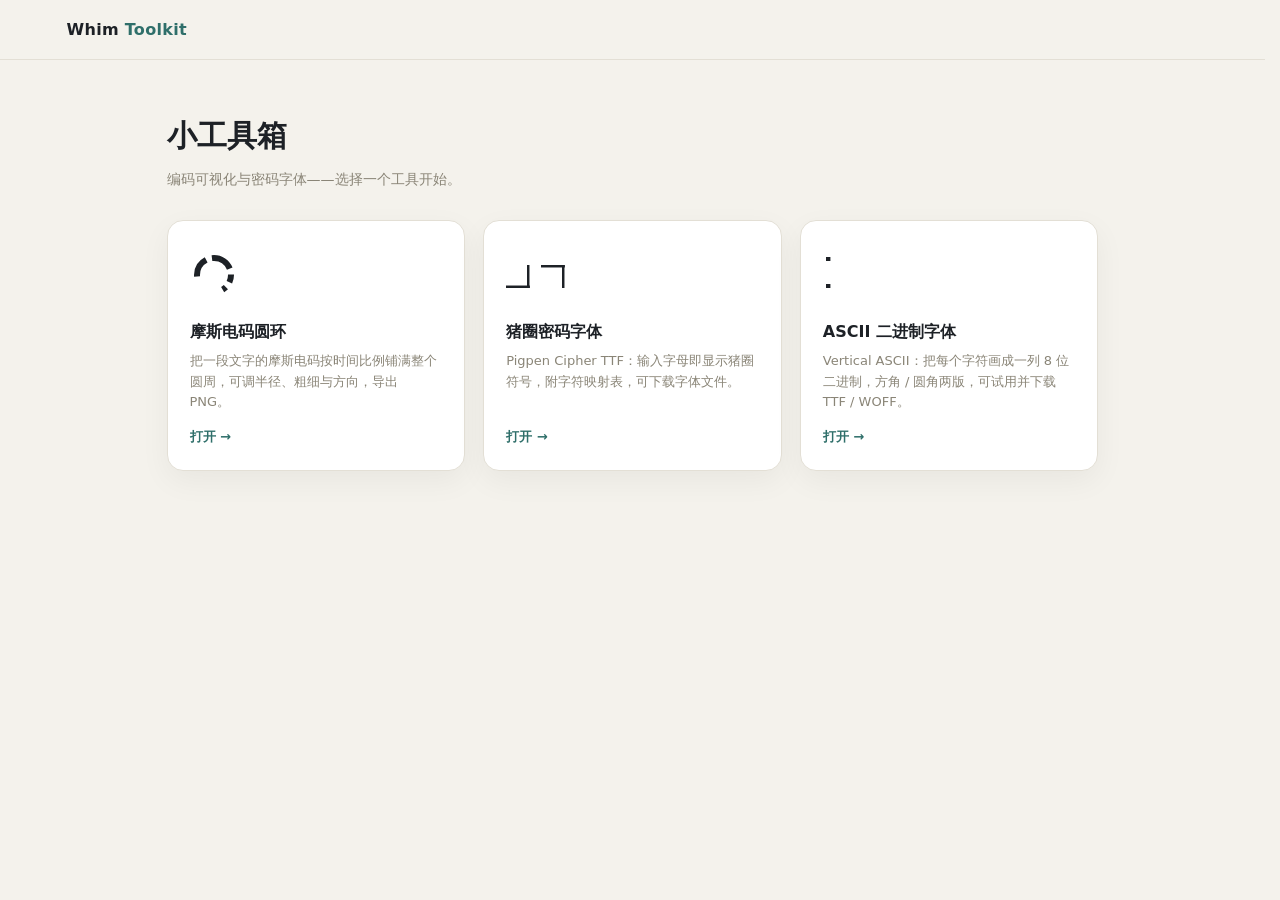
==== index.html @ 3174f586 "摩斯圆环：支持透明底 PNG 导出；移动端用 img 长按保存" ====
<!DOCTYPE html>
<html lang="zh-CN">
<head>
<meta charset="UTF-8">
<meta name="viewport" content="width=device-width, initial-scale=1">
<meta name="description" content="Whim Toolkit：摩斯电码圆环、猪圈密码字体、ASCII 二进制字体与小工具集合">
<link rel="icon" href="data:image/svg+xml,%3Csvg xmlns='http://www.w3.org/2000/svg' viewBox='0 0 48 48'%3E%3Ccircle cx='24' cy='24' r='17' fill='none' stroke='%232f6f6a' stroke-width='6' stroke-dasharray='20 6 8 6 4 34' transform='rotate(-90 24 24)'/%3E%3C/svg%3E">
<title>Whim Toolkit · 工具箱</title>
<style>
/* ===== 基础（沿用 morse-circle 的设计语言）===== */
:root{
  --bg:#f4f2ec; --panel:#ffffff; --ink:#1d2126; --line:#e3dfd5;
  --accent:#2f6f6a; --danger:#c94f4f; --muted:#8a8577;
}
*{box-sizing:border-box}
html{scrollbar-gutter:stable}
body{margin:0;font:14px/1.6 system-ui,"Segoe UI","Microsoft YaHei",sans-serif;background:var(--bg);color:var(--ink)}

/* ===== 顶栏 ===== */
.topbar{position:sticky;top:0;z-index:20;background:var(--bg);border-bottom:1px solid var(--line)}
.topbar-inner{max-width:1180px;margin:0 auto;padding:12px 24px;display:flex;align-items:center;justify-content:space-between;gap:16px;flex-wrap:wrap}
.brand{font-weight:700;font-size:16px;color:var(--ink);text-decoration:none;letter-spacing:.3px}
.brand em{font-style:normal;color:var(--accent)}
.topbar nav{display:flex;gap:6px;flex-wrap:wrap}
.topbar nav a{padding:6px 14px;border-radius:999px;text-decoration:none;color:var(--ink);font-size:13px;border:1px solid transparent}
.topbar nav a:hover{background:#fff;border-color:var(--line)}
.topbar nav a.on{background:var(--ink);color:#fff;border-color:var(--ink)}
.topbar nav.hide{visibility:hidden}

/* ===== 视图切换 ===== */
.view{display:none}
.view.active{display:block}

/* ===== 首页 ===== */
.hero{max-width:980px;margin:0 auto;padding:52px 24px 4px}
.hero h1{font-size:30px;margin:0 0 8px}
.hero p{color:var(--muted);margin:0}
.cards{display:grid;grid-template-columns:repeat(auto-fit,minmax(250px,1fr));gap:18px;max-width:980px;margin:26px auto 0;padding:0 24px 36px}
.card{display:flex;flex-direction:column;background:var(--panel);border:1px solid var(--line);border-radius:16px;padding:22px;color:var(--ink);text-decoration:none;box-shadow:0 10px 30px rgba(0,0,0,.05);transition:transform .15s,box-shadow .15s}
.card:hover{transform:translateY(-3px);box-shadow:0 14px 34px rgba(0,0,0,.09)}
.card-icon{height:64px;display:flex;align-items:center;font-size:44px;line-height:1;color:var(--ink)}
.card h2{font-size:16px;margin:12px 0 6px}
.card p{margin:0;color:var(--muted);font-size:13px}
.card .go{margin-top:auto;padding-top:14px;font-size:13px;color:var(--accent);font-weight:600}

/* ===== 摩斯圆环（原样保留）===== */
.app{display:flex;gap:24px;max-width:1180px;margin:0 auto;padding:24px;align-items:flex-start}
.panel{width:300px;flex:none;background:var(--panel);border:1px solid var(--line);border-radius:14px;padding:20px;position:sticky;top:76px}
h1{font-size:18px;margin:0 0 4px}
.sub{color:var(--muted);font-size:12px;margin:0 0 16px}
label{display:block;font-size:13px;margin:14px 0 6px}
input[type=text]{width:100%;padding:8px 10px;border:1px solid var(--line);border-radius:8px;font-size:14px}
input[type=text]:focus{outline:2px solid var(--accent);outline-offset:0;border-color:transparent}
input[type=range]{flex:1;accent-color:var(--accent)}
.row{display:flex;gap:10px;align-items:center}
input[type=number]{width:80px;padding:6px 8px;border:1px solid var(--line);border-radius:8px;font-size:13px;font-variant-numeric:tabular-nums;color:var(--ink)}
input[type=number]:focus{outline:2px solid var(--accent);outline-offset:0;border-color:transparent}
.morse-out{margin-top:10px;background:#f7f5ef;border:1px dashed var(--line);border-radius:8px;padding:8px 10px;font-family:ui-monospace,Consolas,monospace;font-size:13px;letter-spacing:1px;word-break:break-all;min-height:20px;color:#3d4450}
.unit-info{font-size:12px;color:var(--muted);margin-top:6px}
.skipped{font-size:12px;color:var(--danger);margin-top:4px}
.seg{display:flex;border:1px solid var(--line);border-radius:8px;overflow:hidden}
.seg button{flex:1;padding:8px 0;border:0;background:transparent;font-size:13px;cursor:pointer;color:var(--ink)}
.seg button.on{background:var(--accent);color:#fff}
.check{display:flex;align-items:center;gap:8px;margin:16px 0 0;font-size:13px}
.check input{accent-color:var(--accent)}
#save{width:100%;margin-top:18px;padding:9px 0;border:1px solid var(--ink);background:var(--ink);color:#fff;border-radius:8px;font-size:13px;cursor:pointer}
#save:hover{background:#000}
.tip{font-size:12px;color:var(--muted);margin:16px 0 0}
.stage{flex:1;display:flex;justify-content:center}
canvas{background:#fff;border:1px solid var(--line);border-radius:14px;max-width:100%;height:auto;box-shadow:0 10px 30px rgba(0,0,0,.06)}
.stage img{display:none;background:#fff;border:1px solid var(--line);border-radius:14px;max-width:100%;height:auto;box-shadow:0 10px 30px rgba(0,0,0,.06)}
@media (pointer:coarse){.stage canvas{display:none}.stage img{display:block}}

/* ===== 字体工具页 ===== */
.tool{display:flex;gap:24px;max-width:1180px;margin:0 auto;padding:24px;align-items:flex-start}
.tmain{flex:1;min-width:0}
textarea{width:100%;min-height:64px;padding:8px 10px;border:1px solid var(--line);border-radius:8px;font-size:14px;font-family:inherit;resize:vertical;background:#fff;color:var(--ink)}
textarea:focus{outline:2px solid var(--accent);outline-offset:0;border-color:transparent}
.btn{width:100%;margin-top:18px;padding:9px 0;border:1px solid var(--ink);background:var(--ink);color:#fff;border-radius:8px;font-size:13px;cursor:pointer}
.btn:hover{background:#000}
.btn.ghost{margin-top:8px;background:transparent;color:var(--ink)}
.btn.ghost:hover{background:#f7f5ef}
.hint{font-size:12px;color:var(--muted);margin:10px 0 0}
.how{margin-top:14px;font-size:12px;color:var(--muted)}
.how summary{cursor:pointer}
.how p{margin:6px 0 0}
.sample{background:#fff;border:1px solid var(--line);border-radius:14px;padding:34px;min-height:250px;box-shadow:0 10px 30px rgba(0,0,0,.06)}
.sample.dark{background:#1d2126;border-color:#1d2126;color:#f4f2ec}
.sample p{margin:0;line-height:1.7;white-space:pre-wrap;word-break:break-word}
.sec-title{margin:30px 0 12px;font-size:14px;font-weight:600;color:var(--muted)}
.charmap{display:grid;grid-template-columns:repeat(auto-fill,minmax(62px,1fr));gap:10px}
.cm-cell{background:#fff;border:1px solid var(--line);border-radius:10px;padding:10px 4px 7px;text-align:center}
.cm-cell .g{display:flex;align-items:center;justify-content:center;height:46px;font-size:34px;line-height:1.1}
.cm-cell .k{display:block;font-size:11px;color:var(--muted)}

@media (max-width:900px){.app,.tool{flex-direction:column}.panel{width:100%;position:static}}
</style>
</head>
<body>

<header class="topbar">
  <div class="topbar-inner">
    <a class="brand" href="#/">Whim <em>Toolkit</em></a>
    <nav>
      <a href="#/morse" data-nav="morse">摩斯圆环</a>
      <a href="#/pigpen" data-nav="pigpen">猪圈密码字体</a>
      <a href="#/ascii" data-nav="ascii">ASCII 二进制字体</a>
    </nav>
  </div>
</header>

<!-- ===== 首页：工具选择 ===== -->
<section id="view-home" class="view active">
  <div class="hero">
    <h1>小工具箱</h1>
    <p>编码可视化与密码字体——选择一个工具开始。</p>
  </div>
  <div class="cards">
    <a class="card" href="#/morse">
      <span class="card-icon" aria-hidden="true">
        <svg viewBox="0 0 48 48" width="48" height="48"><circle cx="24" cy="24" r="17" fill="none" stroke="#1d2126" stroke-width="6" stroke-dasharray="20 6 8 6 4 34" transform="rotate(-90 24 24)"/></svg>
      </span>
      <h2>摩斯电码圆环</h2>
      <p>把一段文字的摩斯电码按时间比例铺满整个圆周，可调半径、粗细与方向，导出 PNG。</p>
      <span class="go">打开 →</span>
    </a>
    <a class="card" href="#/pigpen">
      <span class="card-icon" style="font-family:'Pigpen Cipher'" aria-hidden="true">Ag</span>
      <h2>猪圈密码字体</h2>
      <p>Pigpen Cipher TTF：输入字母即显示猪圈符号，附字符映射表，可下载字体文件。</p>
      <span class="go">打开 →</span>
    </a>
    <a class="card" href="#/ascii">
      <span class="card-icon" style="font-family:'Vertical ASCII'" aria-hidden="true">A</span>
      <h2>ASCII 二进制字体</h2>
      <p>Vertical ASCII：把每个字符画成一列 8 位二进制，方角 / 圆角两版，可试用并下载 TTF / WOFF。</p>
      <span class="go">打开 →</span>
    </a>
  </div>
</section>

<!-- ===== 摩斯电码圆环 ===== -->
<section id="view-morse" class="view">
  <div class="app">
    <aside class="panel">
      <h1>摩斯电码圆环</h1>
      <p class="sub">把一段文字的摩斯电码按时间比例铺满整个圆周</p>

      <label for="text">输入文字</label>
      <input type="text" id="text" value="HELLO WORLD" spellcheck="false">

      <div class="morse-out" id="morseText"></div>
      <div class="unit-info" id="unitInfo"></div>
      <div class="skipped" id="skippedInfo"></div>

      <label for="radius">圆周半径（px）</label>
      <div class="row">
        <input type="range" id="radius" min="40" max="330" step="1" value="260">
        <input type="number" id="radiusNum" min="40" max="330" step="1" value="260" aria-label="圆周半径数值">
      </div>

      <label for="stroke">笔画粗细（px）</label>
      <div class="row">
        <input type="range" id="stroke" min="1" max="50" step="1" value="14">
        <input type="number" id="strokeNum" min="1" max="50" step="1" value="14" aria-label="笔画粗细数值">
      </div>

      <label for="phase">初相位（°）</label>
      <div class="row">
        <input type="range" id="phase" min="0" max="360" step="1" value="0">
        <input type="number" id="phaseNum" min="0" max="360" step="1" value="0" aria-label="初相位数值">
      </div>

      <label>阅读方向</label>
      <div class="seg">
        <button type="button" id="btnCW" class="on">顺时针 ↻</button>
        <button type="button" id="btnCCW">逆时针 ↺</button>
      </div>

      <label>笔画端头</label>
      <div class="seg">
        <button type="button" id="btnButt" class="on">平头</button>
        <button type="button" id="btnRound">圆角</button>
      </div>

      <label class="check"><input type="checkbox" id="refCircle" checked>显示参考圆（灰色辅助线）</label>
      <label class="check"><input type="checkbox" id="marker" checked>显示起点标记（红色刻度）</label>
      <label class="check"><input type="checkbox" id="transparent">导出透明底 PNG</label>

      <button id="save">保存为 PNG</button>

      <p class="tip">圆点 · 占 1 个时间单位，长划 − 占 3 个；符号间 1、字母间 3、词间 7 个单位，整段序列按比例正好铺满 360°。起点刻度位于起点间隔（多词 7、单词 3 个单位）的正中，首末符号不会在起点处粘连。初相位按单位圆约定：0° 在 x 轴正方向（3 点钟），沿逆时针增加，范围 0°~360°。平头与圆角均严格保持 1/3/7 的时间比例；圆角下弧长不足笔画宽的符号会画成与笔画等粗的圆珠，点划粗细一致，间隔会被略微收窄。支持字母、数字与常用标点。</p>
    </aside>

    <main class="stage">
      <canvas id="c"></canvas>
      <img id="morseImg" alt="摩斯电码圆环效果图（长按可保存图片）">
    </main>
  </div>
</section>

<!-- ===== 猪圈密码字体 ===== -->
<section id="view-pigpen" class="view">
  <div class="tool">
    <aside class="panel">
      <h1>猪圈密码字体</h1>
      <p class="sub">Pigpen Cipher · 输入字母，显示对应猪圈符号</p>

      <label for="pgText">试用文字</label>
      <textarea id="pgText" spellcheck="false">HELLO WORLD.</textarea>

      <label for="pgSize">字号（px）</label>
      <div class="row">
        <input type="range" id="pgSize" min="24" max="140" step="1" value="56">
        <input type="number" id="pgSizeNum" min="24" max="140" step="1" value="56" aria-label="字号数值">
      </div>

      <label>底色</label>
      <div class="seg">
        <button type="button" id="pgLight" class="on">白底</button>
        <button type="button" id="pgDark">深底</button>
      </div>

      <button class="btn" id="pgDl">下载 TTF · PigpenCipher.ttf</button>

      <p class="hint">支持 A–Z、a–z、半角句点与中文句号；其余字符回退为系统字体。</p>
      <details class="how">
        <summary>安装说明</summary>
        <p>下载后 Windows 双击 TTF 点击“安装”，macOS 双击后用字体册安装；然后在本机软件的字体列表中选择 Pigpen Cipher。安装前已打开的软件需重启后才能看到。</p>
      </details>
      <p class="tip">猪圈密码用带缺口的方格和带点的叉格表示字母。输入的内容即是“加密”后的密文；下方字符映射表就是解码钥匙。</p>
    </aside>

    <main class="tmain">
      <div class="sample" id="pgStage"><p id="pgSample"></p></div>
      <h3 class="sec-title">字符映射（符号 ↔ 字母）</h3>
      <div class="charmap" id="pgMap"></div>
    </main>
  </div>
</section>

<!-- ===== ASCII 二进制字体 ===== -->
<section id="view-ascii" class="view">
  <div class="tool">
    <aside class="panel">
      <h1>ASCII 二进制字体</h1>
      <p class="sub">Vertical ASCII · 把每个字符画成一列 8 位二进制</p>

      <label>版本</label>
      <div class="seg">
        <button type="button" id="abSq" class="on">方角版</button>
        <button type="button" id="abRd">圆角版</button>
      </div>

      <label for="abText">试用文字</label>
      <textarea id="abText" spellcheck="false">HI 53</textarea>

      <label for="abSize">字号（px）</label>
      <div class="row">
        <input type="range" id="abSize" min="20" max="120" step="1" value="48">
        <input type="number" id="abSizeNum" min="20" max="120" step="1" value="48" aria-label="字号数值">
      </div>

      <label>底色</label>
      <div class="seg">
        <button type="button" id="abLight" class="on">白底</button>
        <button type="button" id="abDark">深底</button>
      </div>

      <button class="btn" id="abDlTtf">下载 TTF</button>
      <button class="btn ghost" id="abDlWoff">下载 WOFF（网页嵌入用）</button>

      <p class="hint">支持 A–Z、a–z、0–9 与空格；每字符一列，最高位在上，1 填实、0 留白，相邻的 1 连成竖条；大小写使用各自的 ASCII 编码。</p>
      <details class="how">
        <summary>安装说明</summary>
        <p>下载后 Windows 双击 TTF 点击“安装”，macOS 双击后用字体册安装；两种字体可同时安装。安装前已打开的软件需重启后才能看到。</p>
      </details>
    </aside>

    <main class="tmain">
      <div class="sample" id="abStage"><p id="abSample"></p></div>
      <h3 class="sec-title">字符映射（每列 = 8 位 ASCII，自上而下）</h3>
      <div class="charmap" id="abMap"></div>
    </main>
  </div>
</section>

<script>
"use strict";

/* ===== 字体内嵌（base64 占位符由构建脚本替换）===== */
const FONT_B64 = {
  pigpenTtf: 'AAEAAAAKAIAAAwAgT1MvMk9PjWIAAAEoAAAAYGNtYXBgvNGRAAAB/AAAAFxnbHlmTLjBbgAAAsgAAA4oaGVhZC6mIGoAAACsAAAANmhoZWEF3gLAAAAA5AAAACRobXR4B2wAAAAAAYgAAAB0bG9jYVq+XkQAAAJYAAAAcG1heHAAPQAiAAABCAAAACBuYW1l8RsI1wAAEPAAAAGtcG9zdAADAAAAABKgAAAAIAABAAAAAQAAm/sVmF8PPPUAAQPoAAAAAOY47eoAAAAA5jjt6gAyAAAC7gO2AAAAAwACAAAAAAAAAAEAAAMg/zgAAAMgAAAAZAK8AAEAAAAAAAAAAAAAAAAAAAADAAEAAAA3ACAABQAAAAAAAgAAAAAAAAAAAAAAAAAAAAAAAwMXAZAABQAAAAAAAAAAAAAAAAAAAAAAAAAAAAAAAAAAAAAAAAAAAAAAAAABAAAAAAAAAAAAAAAAV0hJTQBAAAAwAgMg/[base64]//wAAAAAAIAAuAEEAYTAC//8AAP/hAAj/wf+70DQAAQAAAAAAAAAAAAAAAAAAAAAADQANACAAOQBLAGUAhQCeALIAzADfAQcBNQFdAY0BwwHyAhwCTAJ2AowCowK6AtEC/QMpA1UDggOVA64DwAPaA/oEEwQnBEEEVAR8BKoE0gUCBTgFZwWRBcEF6wYBBhgGLwZGBnIGngbKBvcHFAABADIAMgLuA7YAAwAANyERITICvP1EMgOEAAIAlgAAAqYCEAADAAcAADMhNSEFMxEjlgIQ/fAB2Dg4ODgCEAAAAwB6AAACpgIQAAMABwALAAAzITUhFTMRIwEzESN6Aiz91Dg4AfQ4ODg4AhD98AIQAAACAHoAAAKKAhAAAwAHAAAzITUhFTMRI3oCEP3wODg4OAIQAAADAJYAAAKmAiwAAwAHAAsAADMhNSERITUhATMRI5YCEP3wAhD98AHYODg4Abw4/dQCLAAABAB6AAACpgIsAAMABwALAA8AADMhNSERITUhETMRIwEzESN6Aiz91AIs/dQ4OAH0ODg4Abw4/dQCLP3UAiwAAAMAegAAAooCLAADAAcACwAAMyE1IREhNSERMxEjegIQ/fACEP3wODg4Abw4/dQCLAAAAgCWAAACpgIQAAMABwAAEyE1IQEzESOWAhD98AHYODgB2Dj98AIQAAMAegAAAqYCEAADAAcACwAAEyE1IREzESMBMxEjegIs/dQ4OAH0ODgB2Dj98AIQ/[base64]/AnoCLP3UODgB9Dg4vgIHCwwMCwcCAgcLDAwLBzg4AhD98AIQ+gwLBwICBwsMDAsHAgIHCwADAHoAAAKKAhAAAwAHABcAADMhNSEVMxEjBS8DDwMfAz8CegIQ/fA4OAE2AgcLDAwLBwICBwsMDAsHODgCEPoMCwcCAgcLDAwLBwICBwsAAAQAlgAAAqYCLAADAAcACwAbAAAzITUhESE1IQEzESMDLwMPAx8DPwKWAhD98AIQ/fAB2Dg4vgIHCwwMCwcCAgcLDAwLBzgBvDj91AIs/uoMCwcCAgcLDAwLBwICBwsAAAUAegAAAqYCLAADAAcACwAPAB8AADMhNSERITUhETMRIwEzESMDLwMPAx8DPwJ6Aiz91AIs/dQ4OAH0ODi+AgcLDAwLBwICBwsMDAsHOAG8OP3UAiz91AIs/uoMCwcCAgcLDAwLBwICBwsAAAQAegAAAooCLAADAAcACwAbAAAzITUhESE1IREzESMBLwMPAx8DPwJ6AhD98AIQ/fA4OAE2AgcLDAwLBwICBwsMDAsHOAG8OP3UAiz+6gwLBwICBwsMDAsHAgIHCwADAJYAAAKmAhAAAwAHABcAABMhNSEBMxEjAy8DDwMfAz8ClgIQ/fAB2Dg4vgIHCwwMCwcCAgcLDAwLBwHYOP3wAhD+6gwLBwICBwsMDAsHAgIHCwAEAHoAAAKmAhAAAwAHAAsAGwAAEyE1IREzESMBMxEjAy8DDwMfAz8CegIs/dQ4OAH0ODi+AgcLDAwLBwICBwsMDAsHAdg4/fACEP3wAhD+6gwLBwICBwsMDAsHAgIHCwADAHoAAAKKAhAAAwAHABcAABMhNSERMxEjAS8DDwMfAz8CegIQ/fA4OAE2AgcLDAwLBwICBwsMDAsHAdg4/fACEP7qDAsHAgIHCwwMCwcCAgcLAAACAF8AAALBAnsAAwAHAAAhATcTMRMXAQGQ/s8y//8y/s8CYhn+AgH+Gf2eAAIAawAAAucCYgADAAcAAAElNwExASclAmn+AhoCYv2eGgH+ATH/Mv7P/s8y/wACADkAAAK1AmIAAwAHAAATARcFMQUHATkCYhr+AgH+Gv2eATEBMTL//zIBMQAAAgBfAAACwQJ7AAMABwAAAQMnATEBBwMBkP8yATEBMTL/Af7+AhkCYv2eGQH+AAMAXwAAAsECewADAAcAFwAAIQE3EzETFwETLwMPAx8DPwIBkP7PMv//Mv7PIAIHCwwMCwcCAgcLDAwLBwJiGf4CAf4Z/Z4BkgwKBwMDBwoMDQoHAgIHCgADAGsAAALnAmIAAwAHABcAAAElNwExASclIy8DDwMfAz8CAmn+AhoCYv2eGgH+9AIHCwwMCwcCAgcLDAwLBwEx/zL+z/7PMv8MCwcCAgcLDAwLBwICBwsAAwA5AAACtQJiAAMABwAXAAATARcFMQUHASEvAw8DHwM/AjkCYhr+AgH+Gv2eAbICBwsMDAsHAgIHCwwMCwcBMQExMv//MgExDAsHAgIHCwwMCwcCAgcLAAMAXwAAAsECewADAAcAFwAAAQMnATEBBwMTLwMPAx8DPwIBkP8yATEBMTL/IAIHCwwMCwcCAgcLDAwLBwH+/gIZAmL9nhkB/v7sDAoHAwMHCgwNCgcCAgcKAAIAlgAAAqYCEAADAAcAADMhNSEFMxEjlgIQ/fAB2Dg4ODgCEAAAAwB6AAACpgIQAAMABwALAAAzITUhFTMRIwEzESN6Aiz91Dg4AfQ4ODg4AhD98AIQAAACAHoAAAKKAhAAAwAHAAAzITUhFTMRI3oCEP3wODg4OAIQAAADAJYAAAKmAiwAAwAHAAsAADMhNSERITUhATMRI5YCEP3wAhD98AHYODg4Abw4/dQCLAAABAB6AAACpgIsAAMABwALAA8AADMhNSERITUhETMRIwEzESN6Aiz91AIs/dQ4OAH0ODg4Abw4/dQCLP3UAiwAAAMAegAAAooCLAADAAcACwAAMyE1IREhNSERMxEjegIQ/fACEP3wODg4Abw4/dQCLAAAAgCWAAACpgIQAAMABwAAEyE1IQEzESOWAhD98AHYODgB2Dj98AIQAAMAegAAAqYCEAADAAcACwAAEyE1IREzESMBMxEjegIs/dQ4OAH0ODgB2Dj98AIQ/[base64]/AnoCLP3UODgB9Dg4vgIHCwwMCwcCAgcLDAwLBzg4AhD98AIQ+gwLBwICBwsMDAsHAgIHCwADAHoAAAKKAhAAAwAHABcAADMhNSEVMxEjBS8DDwMfAz8CegIQ/fA4OAE2AgcLDAwLBwICBwsMDAsHODgCEPoMCwcCAgcLDAwLBwICBwsAAAQAlgAAAqYCLAADAAcACwAbAAAzITUhESE1IQEzESMDLwMPAx8DPwKWAhD98AIQ/fAB2Dg4vgIHCwwMCwcCAgcLDAwLBzgBvDj91AIs/uoMCwcCAgcLDAwLBwICBwsAAAUAegAAAqYCLAADAAcACwAPAB8AADMhNSERITUhETMRIwEzESMDLwMPAx8DPwJ6Aiz91AIs/dQ4OAH0ODi+AgcLDAwLBwICBwsMDAsHOAG8OP3UAiz91AIs/uoMCwcCAgcLDAwLBwICBwsAAAQAegAAAooCLAADAAcACwAbAAAzITUhESE1IREzESMBLwMPAx8DPwJ6AhD98AIQ/fA4OAE2AgcLDAwLBwICBwsMDAsHOAG8OP3UAiz+6gwLBwICBwsMDAsHAgIHCwADAJYAAAKmAhAAAwAHABcAABMhNSEBMxEjAy8DDwMfAz8ClgIQ/fAB2Dg4vgIHCwwMCwcCAgcLDAwLBwHYOP3wAhD+6gwLBwICBwsMDAsHAgIHCwAEAHoAAAKmAhAAAwAHAAsAGwAAEyE1IREzESMBMxEjAy8DDwMfAz8CegIs/dQ4OAH0ODi+AgcLDAwLBwICBwsMDAsHAdg4/fACEP3wAhD+6gwLBwICBwsMDAsHAgIHCwADAHoAAAKKAhAAAwAHABcAABMhNSERMxEjAS8DDwMfAz8CegIQ/fA4OAE2AgcLDAwLBwICBwsMDAsHAdg4/fACEP7qDAsHAgIHCwwMCwcCAgcLAAACAF8AAALBAnsAAwAHAAAhATcTMRMXAQGQ/s8y//8y/s8CYhn+AgH+Gf2eAAIAawAAAucCYgADAAcAAAElNwExASclAmn+AhoCYv2eGgH+ATH/Mv7P/s8y/wACADkAAAK1AmIAAwAHAAATARcFMQUHATkCYhr+AgH+Gv2eATEBMTL//zIBMQAAAgBfAAACwQJ7AAMABwAAAQMnATEBBwMBkP8yATEBMTL/Af7+AhkCYv2eGQH+AAMAXwAAAsECewADAAcAFwAAIQE3EzETFwETLwMPAx8DPwIBkP7PMv//Mv7PIAIHCwwMCwcCAgcLDAwLBwJiGf4CAf4Z/Z4BkgwKBwMDBwoMDQoHAgIHCgADAGsAAALnAmIAAwAHABcAAAElNwExASclIy8DDwMfAz8CAmn+AhoCYv2eGgH+9AIHCwwMCwcCAgcLDAwLBwEx/zL+z/7PMv8MCwcCAgcLDAwLBwICBwsAAwA5AAACtQJiAAMABwAXAAATARcFMQUHASEvAw8DHwM/AjkCYhr+AgH+Gv2eAbICBwsMDAsHAgIHCwwMCwcBMQExMv//MgExDAsHAgIHCwwMCwcCAgcLAAMAXwAAAsECewADAAcAFwAAAQMnATEBBwMTLwMPAx8DPwIBkP8yATEBMTL/IAIHCwwMCwcCAgcLDAwLBwH+/gIZAmL9nhkB/[base64]',
  asciiTtf: 'AAEAAAAKAIAAAwAgT1MvMke5Rm4AAAEoAAAAYGNtYXABBgDiAAACDAAAAExnbHlmekUCBwAAAtwAAAnsaGVhZC13UmQAAACsAAAANmhoZWED/gA+AAAA5AAAACRobXR4CCAHbAAAAYgAAACCbG9jYVCCTi8AAAJYAAAAgm1heHAARQASAAABCAAAACBuYW1lx47PHgAADMgAAAMDcG9zdMZMnNcAAA/MAAACkgABAAAAAQAA7x+3Ll8PPPUAAwPoAAAAAObCh2QAAAAA5sKHZAAoAAAAtAK8AAAAAwACAAAAAAAAAAEAAAMg/zgAAADcACgAKAC0AAEAAAAAAAAAAAAAAAAAAAABAAEAAABAABAABAAAAAAAAgAAAAAAAAAAAAAAAAAAAAAABADcAZAABQAAAAAAAAAAAAAAAAAAAAAAAAAAAAAAAAAAAAAAAAAAAAAAAAABAAAAAAAAAAAAAAAAPz8/PwDAACAAegMg/[base64]//wAAACAAMABBAGH////h/9L/y//[base64]/nBkZAACADwAZACgAlgAAwAHAAATNTMVAzUzFTxkZGQBkMjI/tRkZAACADwAAACgAlgAAwAHAAATNTMVAzUzFTxkZGQBkMjI/[base64]/nBkZMhkZAAAAgA8AGQAoAK8AAMABwAAEzUzFQM1MxU8ZGRkAlhkZP4MyMgAAgA8AAAAoAK8AAMABwAAEzUzFQMRMxE8ZGRkAlhkZP2oASz+1AACADwBLACgArwAAwAHAAATNTMVAzUzFTxkZGQCWGRk/tRkZAADADwAAACgArwAAwAHAAsAABM1MxUDNTMVAzUzFTxkZGRkZAJYZGT+1GRk/tRkZAADADwAZACgArwAAwAHAAsAABM1MxUDNTMVBzUzFTxkZGRkZAJYZGT+1GRkyGRkAAADADwAAACgArwAAwAHAAsAABM1MxUDNTMVAzUzFTxkZGRkZAJYZGT+1GRk/tTIyAACADwAyACgArwAAwAHAAATNTMVAzUzFTxkZGQCWGRk/nDIyAADADwAAACgArwAAwAHAAsAABM1MxUDNTMVBzUzFTxkZGRkZAJYZGT+cMjIyGRkAAACADwAZACgArwAAwAHAAATNTMVAxEzETxkZGQCWGRk/gwBLP7UAAIAPAAAAKACvAADAAcAABM1MxUDETMRPGRkZAJYZGT9qAGQ/nAAAgA8AZAAoAK8AAMABwAAEzUzFQc1MxU8ZGRkAlhkZMhkZAAAAwA8AAAAoAK8AAMABwALAAATNTMVBzUzFQM1MxU8ZGRkZGQCWGRkyGRk/nBkZAAAAwA8AGQAoAK8AAMABwALAAATNTMVBzUzFQM1MxU8ZGRkZGQCWGRkyGRk/tRkZAAAAwA8AAAAoAK8AAMABwALAAATNTMVBzUzFQM1MxU8ZGRkZGQCWGRkyGRk/[base64]/[base64]/tQAAgA8ASwAoAK8AAMABwAAEzUzFQc1MxU8ZGRkAfTIyMhkZAAAAwA8AAAAoAK8AAMABwALAAATNTMVBzUzFQM1MxU8ZGRkZGQB9MjIyGRk/[base64]/tQAAgA8AAAAoAK8AAMABwAAEzUzFQMRMxE8ZGRkAfTIyP4MAZD+cAABADwBkACgArwAAwAAExEzETxkAZABLP7UAAIAPAAAAKACvAADAAcAABMRMxEDNTMVPGRkZAGQASz+1P5wZGQAAgA8AGQAoAK8AAMABwAAExEzEQM1MxU8ZGRkAZABLP7U/tRkZAACADwAAACgArwAAwAHAAATETMRAzUzFTxkZGQBkAEs/tT+cMjIAAIAPADIAKACvAADAAcAABMRMxEHNTMVPGRkZAGQASz+1MhkZAAAAwA8AAAAoAK8AAMABwALAAATETMRBzUzFQc1MxU8ZGRkZGQBkAEs/tTIZGTIZGQAAgA8AGQAoAK8AAMABwAAExEzEQM1MxU8ZGRkAZABLP7U/tTIyAACADwAAACgArwAAwAHAAATETMRAxEzETxkZGQBkAEs/tT+cAEs/tQAAQA8ASwAoAK8AAMAABMRMxE8ZAEsAZD+cAACADwAAACgArwAAwAHAAATETMRAzUzFTxkZGQBLAGQ/[base64]/[base64]',
  asciiWoff: 'd09GRgABAAAAAAbAAAoAAAAAEmAAAQAAAAAAAAAAAAAAAAAAAAAAAAAAAABPUy8yAAABZAAAADMAAABgR7lGbmNtYXAAAAGsAAAAQwAAAEwBBgDiZ2x5ZgAAAnQAAAHZAAAJ7HpFAgdoZWFkAAAA9AAAADYAAAA2LXdSZGhoZWEAAAEsAAAAHgAAACQD/[base64]/LRgYmBUYTsDkmPYw7QFSCgwMABbDB68AeJxjuMOgwcDAYDNwEAAIYg+NAAB4nGNgYGBiYGBgBmIRIMkIplkYLIA0FwMHUI6JQYHBkiGKoer/f6CYAoMBgyND4v///x/+v/T/9P+jYB1QAABF5w3fAAAAAB0AHQApADsATQBfAHEAiACaAK0AugDNAN8A8QEDARUBLQE/AVIBZAF8AZQBrAG+AdYB6QH8Ag4CJgI+AlYCbQKKAqICuwLNAuUC/QMPAyEDMwNFA10DbwOCA5QDrAPDA9sD7QQFBBgEKwQ4BEsEXgRxBIQEnASvBMME0ATjBPYAAHiclZaxbcMwEEWPkgEWFmAEUSZI40Kdkc5lhvAAHMBlxtAIKT1ASg3AATSKWwshj6R0lHkUDUON+fj17+t0IuzgCAB/1QA1SNjDAeD05n6fX6eP2lzHVrU/SqlqeHzbq22rW9uCgLPo4be6mJ3wbrizEr3WUMHZKLr/pVupcVXh+nRVChmVYUbPZHX8vXTMSMJoI2NWqM5+oQI5s7rEGVOhyWtxJrppxHy6OR9cFx2urPebtfkeSET1D89OqotSjxtxyzBTU6JDcuR07DOrI539Qi05BhZz3/RGkhyek3TeQl6YJKc05tzVsbuR8KqgmtFX85J+SaKGKU7Ud3IqUZLW1ETdxWfaT1fMtI8pSfzxNcunmrVvkHSmaX58Vd/EhbxO8XLNW/u7lfoh5pc9dJd+tY7gK12Hz53UgY9ou6Nz3bHuOD8vizuadBMzF8TdaDb5+YLMNT9fnE7+bUAm+waTOe3ZrfnivOXni/PGzRdJlErfBc8uvZ3sIbnmNVc7o247bjPPsukS2K3p4vLcmi4+UTtdBJku4dvXJ/fTbx8S0fmAp1JfyIRWovcMJSOKeb6eo6cET+syh4n+s9R8UnAOo7MCzasLc5qtEYk5CcXUiJS1/A/KKl0FAAAAeJx9Uc1Kw0AYnGitKOhND+rhuwliQnqRgvRQhUJBLy14lW0T6uJ2U5Kt4JP4Fj6CVx/EJ/ANnGxXav3LkmR2vvlmvmQB7OIZEeorIkbAa9jkboHXcYi9gBvYRxrwBnbQC7hJxTDgbdzijl1RY4vMEV4DXqPjW8DrOMN7wA2cRscBb+AgGgbcxEk0DXgbL9HTTV46PVZGusPLfn+QT+ZGlZ+k5+JAxq0kTdNVvSwbKl1YWZGsdC/kmZ5oV4mymVwpp62Y3Dn2iqrk4dO5HY+0k5G2qnyUcWHmU1slcj28EOXEFbNEetqYPOu0zmVklL3vpAlukKOEg8YYCgaCLn/eJfpcA9YmmJNV1HxXLnXxN2WMFhIeTb3+85dfEypqC1hW/3b5O/ure0b9hLejp7BqyQiuiGqnOsGw13EtcmtN/Xz4MXObOSPvJP5tfdYjd2POapg+JVdxXsE1J7jwXrXasT7zfI99xidm6PDbzr2X8XPdk0mRfABds5DnAAB4nF2Px04DQBDF4gQIvffee0nZnU3oof0LF278P0hxJMRII99svUq18veo/L/n369RpcYQw4xQZ5QxxplgkimmmWGWOeZZYJEllllhlTXW2WCTLbbZYZc99jngkCOOOeGUM8654JIrrrmhQZMWbRKZoNChyy133PPAI0/176/PRqPdkE3Zkm2ZZJYhi+zIbp9JT9KT9CQ9SU/Sk/QkPWng6ckX+Srf5Lv86DO7I9vP9rP9bD/bz/az/Ww/28/2Q1/oC32hL/SFvtAX+kJfDHzuCfeEe8I94Z7inmK/2C/2i/1iv9gv9ov9Yr/0fgBqZ4wjAAAA',
  roundedTtf: 'AAEAAAAKAIAAAwAgT1MvMke5Rm4AAAEoAAAAYGNtYXABBgDiAAACDAAAAExnbHlmoDiTGQAAAtwAAByKaGVhZC13VAYAAACsAAAANmhoZWED/[base64]/zgAAADcACgAKAC0AAEAAAAAAAAAAAAAAAAAAAABAAEAAABAAEAABAAAAAAAAgAAAAAAAAAAAAAAAAAAAAAABADcAZAABQAAAAAAAAAAAAAAAAAAAAAAAAAAAAAAAAAAAAAAAAAAAAAAAAABAAAAAAAAAAAAAAAAPz8/PwDAACAAegMg/[base64]//wAAACAAMABBAGH////h/9L/y//FAAEAAAAAAAAAAAAAAAAAHQAdADsAbwCjANkBDQFWAYwBwgHgAhQCRgJ4AqwC3gMmA1oDjgPABAgEUASaBM4FGAVMBYEFswX7BkMGjQbUBzEHewfFB/[base64]/[base64]/[base64]/[base64]/[base64]/[base64]/[base64]/[base64]/[base64]/[base64]/tQOFw3IDRcODhcNDRcODhcNAAAAAAAADgCuAAEAAAAAAAEAFgAAAAEAAAAAAAIABwAWAAEAAAAAAAMAIgAdAAEAAAAAAAQAHgA/[base64]',
  roundedWoff: 'd09GRgABAAAAAAfgAAoAAAAAJdAAAQAAAAAAAAAAAAAAAAAAAAAAAAAAAABPUy8yAAABZAAAADMAAABgR7lGbmNtYXAAAAGsAAAAQwAAAEwBBgDiZ2x5ZgAAAnQAAAKwAAAciqA4kxloZWFkAAAA9AAAADYAAAA2LXdUBmhoZWEAAAEsAAAAHgAAACQD/[base64]/LRgYmBUYTsDkmPYw7QFSCgwMABbDB68AeJxjuMOgwcDAYDNwEAAIYg+NAAB4nGNgYGBiYGBgBmIRIMkIplkYLIA0FwMHUI6JQYHBkiGKoer/f6CYAoMBgyND4v///x/+v/T/[base64]/pDjI4gQ9wBrCat6/r9WqRVe/b3OQ/jTHp7uVb/c7z9DnPIYGHZAu/0ieYA5x/vrlZr+83m9XXi4vFIj8+/j67PD29nDWfybb6Zdob9Rek8FChts9eUU9n9Z3uBlpt5ll5/8P+v8Exk+CUPZzOnmsWh/XPoEXYd4XPppORNhWOSVU+2DG6kyBJkcUsCjaa2l4uPRk6RUSL9rr+apS0FCppiZ7VUxJamcnwXVUhPv3FsVaVoqRP9vXLMxlfVYz9R9aOKwZDFFXCEkqlura41S1zYvJlGGWMPn0MUMWw46fo2yaClDaniCHSVqNL3RiWcTGUokoZEHzMgXPKYcB0oZbPndA/ougHeYjTtmae406fOXnO2T6q98tZHFDjVF/z4cy7G/MwjSfL9npfdirf8iqXetTF8WYxoSqMEq9yhwFqHMMqn5pP6fMPkekkn0iV9z1ki6/hVIT4KF57nr3vEcqgx3A+Y/iN4Urkvvm/scUF/L3km13wnN2GZmXFxo/oKkp7Dv78nDld5VCdDnEiOl3rp9iT1R9ke/9EYibB6c9COntiT7SURfQOSdsmbvfMzig09qt+FuwOSd/P1CxoypjSp6HYuRNCYvdK4rnTmPrkZUHtT0wYJ40887RV10srsZeCe9iwn5zOaitfOyP5TlZjkT7Q6RtDTA5cAehzkg9LdFIiK4B7Vkr+nZVkM3+Oafws3p5U0jN/fRxuIqozIcYWBfXToJm/hRRfe0fP/DkW9Mx/Ci9zM/+pIkrN/N+UxGq0mcz3ZhY9LTnPB039nbWJLMdqcpDEmddDcgP9CoxMhPd4nJVQzWobMRD+ZDspDWmOpZSmDDlnl/XNkJqSuBgMycWG3HqQV4ujRtEuWm0gL9BDH6aPkefIo3Qky+TPlHaF159m5vuZBXCA3xAIj8D7+A5PD2/4tsZ9HOEw4QE+42vCO3iH7wnv4hN+JLyHn3z6EIO3XDkW+wn3cCBGCffxTUwTHuCL+JXwDj6K+4R3MRIPCe+J/[base64]/+401b/lrk1z9BfVP812VNvxewV/zw7EHdtTHDOKOgGP8Ncz2edIsyE9+2rjUbss4xKFP9t9LrjW8lpDLvfcK3l9IQLTnAWtcK0534T61PmmeioMOZNT6KWibmuuVLEqQlPOVbd7BO2qF9sEFI1XOmiWsboKlbWX9jFr8NZ/gC1q8N1AAB4nF2Px04DQBDF4gQIvffee0nZnU3oof0LF278P0hxJMRII99svUq18veo/L/n369RpcYQw4xQZ5QxxplgkimmmWGWOeZZYJEllllhlTXW2WCTLbbZYZc99jngkCOOOeGUM8654JIrrrmhQZMWbRKZoNChyy133PPAI0/176/PRqPdkE3Zkm2ZZJYhi+zIbp9JT9KT9CQ9SU/Sk/QkPWng6ckX+Srf5Lv86DO7I9vP9rP9bD/bz/az/Ww/28/2Q1/oC32hL/SFvtAX+kJfDHzuCfeEe8I94Z7inmK/2C/2i/1iv9gv9ov9Yr/0fgBqZ4wjAAAA'
};
(function injectFontFaces(){
  const style = document.createElement('style');
  style.textContent =
    "@font-face{font-family:'Pigpen Cipher';src:url(data:font/ttf;base64," + FONT_B64.pigpenTtf + ") format('truetype');font-display:block}" +
    "@font-face{font-family:'Vertical ASCII';src:url(data:font/woff;base64," + FONT_B64.asciiWoff + ") format('woff'),url(data:font/ttf;base64," + FONT_B64.asciiTtf + ") format('truetype');font-display:block}" +
    "@font-face{font-family:'Vertical ASCII Rounded';src:url(data:font/woff;base64," + FONT_B64.roundedWoff + ") format('woff'),url(data:font/ttf;base64," + FONT_B64.roundedTtf + ") format('truetype');font-display:block}";
  document.head.appendChild(style);
})();

/* ===== 路由（#/、#/morse、#/pigpen、#/ascii）===== */
(function router(){
  const VIEWS = ['home', 'morse', 'pigpen', 'ascii'];
  const navLinks = document.querySelectorAll('[data-nav]');
  function route(){
    let h = location.hash.replace(/^#\/?/, '');
    if (!VIEWS.includes(h)) h = 'home';
    VIEWS.forEach(v => document.getElementById('view-' + v).classList.toggle('active', v === h));
    navLinks.forEach(a => a.classList.toggle('on', a.dataset.nav === h));
    // 右上角导航仅在工具页显示，主页隐藏
    document.querySelector('.topbar nav').classList.toggle('hide', h === 'home');
    window.scrollTo(0, 0);
  }
  window.addEventListener('hashchange', route);
  route();
})();

/* ===== 共用小工具 ===== */
const escHtml = s => s.replace(/[&<>"']/g, c => ({'&':'&amp;','<':'&lt;','>':'&gt;','"':'&quot;',"'":'&#39;'}[c]));

function downloadFont(fileName, b64, mime){
  const bin = atob(b64);
  const bytes = new Uint8Array(bin.length);
  for (let i = 0; i < bin.length; i++) bytes[i] = bin.charCodeAt(i);
  const url = URL.createObjectURL(new Blob([bytes], { type: mime }));
  const a = document.createElement('a');
  a.href = url; a.download = fileName;
  document.body.appendChild(a); a.click(); a.remove();
  setTimeout(() => URL.revokeObjectURL(url), 5000);
}

function bindSize(range, num, onChange){
  range.addEventListener('input', () => { num.value = range.value; onChange(); });
  num.addEventListener('input', () => {
    const v = parseFloat(num.value);
    if (Number.isNaN(v)) return;
    range.value = Math.min(+num.max, Math.max(+num.min, v));
    onChange();
  });
  num.addEventListener('change', () => { num.value = range.value; });
}

function bindBg(lightBtn, darkBtn, stage){
  lightBtn.addEventListener('click', () => {
    stage.classList.remove('dark');
    lightBtn.classList.add('on'); darkBtn.classList.remove('on');
  });
  darkBtn.addEventListener('click', () => {
    stage.classList.add('dark');
    darkBtn.classList.add('on'); lightBtn.classList.remove('on');
  });
}

/* ===== 摩斯电码圆环（原工具移植）===== */
(function morseRing(){
  // ITU 标准摩斯电码表
  const MORSE = {
    A:'.-', B:'-...', C:'-.-.', D:'-..', E:'.', F:'..-.', G:'--.', H:'....',
    I:'..', J:'.---', K:'-.-', L:'.-..', M:'--', N:'-.', O:'---', P:'.--.',
    Q:'--.-', R:'.-.', S:'...', T:'-', U:'..-', V:'...-', W:'.--', X:'-..-',
    Y:'-.--', Z:'--..',
    '0':'-----','1':'.----','2':'..---','3':'...--','4':'....-','5':'.....',
    '6':'-....','7':'--...','8':'---..','9':'----.',
    '.':'.-.-.-', ',':'--..--', '?':'..--..', "'":'.----.', '!':'-.-.--',
    '/':'-..-.', '(':'-.--.', ')':'-.--.-', '&':'.-...', ':':'---...',
    ';':'-.-.-', '=':'-...-', '+':'.-.-.', '-':'-....-', '_':'..--.-',
    '"':'.-..-.', '$':'...-..-', '@':'.--.-.'
  };

  const SIZE = 720;
  const canvas = document.getElementById('c');
  const ctx = canvas.getContext('2d');
  const dpr = Math.max(1, window.devicePixelRatio || 1);
  canvas.width = SIZE * dpr;
  canvas.height = SIZE * dpr;
  canvas.style.width = SIZE + 'px';
  canvas.style.height = SIZE + 'px';
  ctx.setTransform(dpr, 0, 0, dpr, 0, 0);
  const CX = SIZE / 2, CY = SIZE / 2;

  const $ = id => document.getElementById(id);
  const els = {
    text: $('text'), radius: $('radius'), stroke: $('stroke'), phase: $('phase'),
    radiusNum: $('radiusNum'), strokeNum: $('strokeNum'), phaseNum: $('phaseNum'),
    refCircle: $('refCircle'),
    transparent: $('transparent'),
    btnCW: $('btnCW'), btnCCW: $('btnCCW'), marker: $('marker'),
    btnButt: $('btnButt'), btnRound: $('btnRound'),
    morseText: $('morseText'), unitInfo: $('unitInfo'), skippedInfo: $('skippedInfo'),
    save: $('save')
  };
  let clockwise = true;
  let roundCap = false;

  // 文本 → 摩斯时间单位序列：dot=1、dash=3、符号间隔=1、字母间隔=3、词间隔=7
  function encode(text) {
    const segments = [];
    const skipped = new Set();
    const words = text.toUpperCase().split(/\s+/).filter(Boolean);
    const morseWords = [];
    for (let w = 0; w < words.length; w++) {
      if (w > 0) segments.push({ kind: 'gap', units: 7 });
      const letters = [];
      for (const ch of words[w]) {
        const code = MORSE[ch];
        if (!code) { skipped.add(ch); continue; }
        if (letters.length) segments.push({ kind: 'gap', units: 3 });
        letters.push(code);
        for (let i = 0; i < code.length; i++) {
          if (i) segments.push({ kind: 'gap', units: 1 });
          segments.push({ kind: code[i] === '.' ? 'dot' : 'dash', units: code[i] === '.' ? 1 : 3 });
        }
      }
      if (letters.length) morseWords.push(letters.join(' '));
    }
    // 圆环接缝：末符号与首符号在起点处相邻，补一段间隔把它们断开
    // （多词时接缝是词边界取 7，单词时是字母边界取 3）
    let seam = 0;
    if (segments.length) { seam = words.length > 1 ? 7 : 3; segments.push({ kind: 'gap', units: seam }); }
    return { segments, seam, skipped: [...skipped], morseText: morseWords.join(' / ') };
  }

  function draw() {
    const R = +els.radius.value;
    const strokeW = +els.stroke.value;
    const phaseDeg = +els.phase.value;
    const dir = clockwise ? 1 : -1;

    const { segments, seam, skipped, morseText } = encode(els.text.value);
    els.morseText.textContent = morseText;
    els.skippedInfo.textContent = skipped.length ? '已忽略无法编码的字符：' + skipped.join(' ') : '';

    ctx.clearRect(0, 0, SIZE, SIZE);
    // 透明底导出：跳过白色填充；画布上的白底来自 CSS，仅用于预览，不影响导出像素
    if (!els.transparent.checked) {
      ctx.fillStyle = '#fff';
      ctx.fillRect(0, 0, SIZE, SIZE);
    }

    const total = segments.reduce((s, g) => s + g.units, 0);
    if (!total) {
      ctx.fillStyle = '#8a8577';
      ctx.font = '15px system-ui, "Microsoft YaHei", sans-serif';
      ctx.textAlign = 'center';
      ctx.fillText('请输入可编码的文字（字母 / 数字 / 常用标点）', CX, CY);
      els.unitInfo.textContent = '';
      syncImg();
      return;
    }
    const unit = 2 * Math.PI / total;
    // 单位圆相位约定：0° 在 x 轴正方向（3 点钟），沿逆时针增加（画布 y 向下，故取负号）
    const base = -phaseDeg * Math.PI / 180 + dir * seam * unit / 2;
    els.unitInfo.textContent = '共 ' + total + ' 个时间单位，每单位 ' +
      (360 / total).toFixed(2) + '°，总角 360°';

    // 底层参考圆，便于看出整圈被铺满（可开关）
    if (els.refCircle.checked) {
      ctx.strokeStyle = 'rgba(29,33,38,.10)';
      ctx.lineWidth = 1;
      ctx.beginPath();
      ctx.arc(CX, CY, R, 0, 2 * Math.PI);
      ctx.stroke();
    }

    ctx.strokeStyle = '#1d2126';
    ctx.fillStyle = '#1d2126';
    ctx.lineWidth = strokeW;
    ctx.lineCap = roundCap ? 'round' : 'butt';
    let cum = 0;
    for (const g of segments) {
      if (g.kind !== 'gap') {
        const a0 = base + dir * cum * unit;
        const a1 = base + dir * (cum + g.units) * unit;
        // 圆角下符号弧长不超过笔画宽度时，收短后的弧画不下端帽：
        // 退化为与笔画等粗的圆珠，保证点划粗细一致（墨迹略超出名义单位、间隔稍窄）
        if (roundCap && g.units * unit * R <= strokeW) {
          const mid = (a0 + a1) / 2;
          ctx.beginPath();
          ctx.arc(CX + Math.cos(mid) * R, CY + Math.sin(mid) * R,
            strokeW / 2, 0, 2 * Math.PI);
          ctx.fill();
        } else {
          let s0 = a0, s1 = a1;
          if (roundCap) {
            // 圆角端帽会在弧两端各延伸半个笔宽，将弧等量收短，
            // 使墨迹（含端帽）角宽仍精确等于名义时间单位
            const half = strokeW / (2 * R);
            s0 += dir * half;
            s1 -= dir * half;
          }
          ctx.beginPath();
          // 逆时针阅读时 s1 < s0，必须传 anticlockwise=true 才沿阅读方向绘制
          ctx.arc(CX, CY, R, s0, s1, !clockwise);
          ctx.stroke();
        }
      }
      cum += g.units;
    }

    if (els.marker.checked) {
      const x = Math.cos(base), y = Math.sin(base);
      const inner = R - strokeW / 2 - 16, outer = R + strokeW / 2 + 16;
      ctx.strokeStyle = '#c94f4f';
      ctx.lineWidth = 3;
      ctx.lineCap = 'round';
      ctx.beginPath();
      ctx.moveTo(CX + x * inner, CY + y * inner);
      ctx.lineTo(CX + x * outer, CY + y * outer);
      ctx.stroke();
    }

    syncImg();
  }

  // 移动端长按保存：触屏设备上用 <img> 呈现同一画面（canvas 无法长按存图），
  // 每次重绘后把画布导出为 data URL；桌面端 img 隐藏，不做无用导出
  const coarsePointers = window.matchMedia('(pointer: coarse)');
  const morseImg = $('morseImg');
  function syncImg(){
    if (coarsePointers.matches) morseImg.src = canvas.toDataURL('image/png');
  }
  if (coarsePointers.addEventListener) coarsePointers.addEventListener('change', syncImg);

  els.text.addEventListener('input', draw);
  els.marker.addEventListener('change', draw);
  els.refCircle.addEventListener('change', draw);
  els.transparent.addEventListener('change', draw);

  // 滑块与数字输入框双向同步：数字框输入会夹取到滑块范围内
  function bindRange(range, num) {
    range.addEventListener('input', () => { num.value = range.value; draw(); });
    num.addEventListener('input', () => {
      const v = parseFloat(num.value);
      if (Number.isNaN(v)) return;
      range.value = Math.min(+num.max, Math.max(+num.min, v));
      draw();
    });
    num.addEventListener('change', () => { num.value = range.value; });
  }
  bindRange(els.radius, els.radiusNum);
  bindRange(els.stroke, els.strokeNum);
  bindRange(els.phase, els.phaseNum);
  els.btnCW.addEventListener('click', () => {
    clockwise = true;
    els.btnCW.classList.add('on'); els.btnCCW.classList.remove('on');
    draw();
  });
  els.btnCCW.addEventListener('click', () => {
    clockwise = false;
    els.btnCCW.classList.add('on'); els.btnCW.classList.remove('on');
    draw();
  });
  els.btnButt.addEventListener('click', () => {
    roundCap = false;
    els.btnButt.classList.add('on'); els.btnRound.classList.remove('on');
    draw();
  });
  els.btnRound.addEventListener('click', () => {
    roundCap = true;
    els.btnRound.classList.add('on'); els.btnButt.classList.remove('on');
    draw();
  });
  els.save.addEventListener('click', () => {
    const a = document.createElement('a');
    a.download = 'morse-ring.png';
    a.href = canvas.toDataURL('image/png');
    a.click();
  });

  draw();
})();

/* ===== 猪圈密码字体试用 ===== */
(function pigpenLab(){
  const FAMILY = "'Pigpen Cipher'";
  const CHARS = 'ABCDEFGHIJKLMNOPQRSTUVWXYZabcdefghijklmnopqrstuvwxyz.。';
  const text = document.getElementById('pgText');
  const size = document.getElementById('pgSize');
  const sizeNum = document.getElementById('pgSizeNum');
  const sample = document.getElementById('pgSample');
  const stage = document.getElementById('pgStage');
  const map = document.getElementById('pgMap');

  function render(){
    sample.style.fontFamily = FAMILY;
    sample.style.fontSize = size.value + 'px';
    sample.style.letterSpacing = '1px';
    sample.textContent = text.value;
  }

  function renderMap(){
    let html = '';
    for (const ch of CHARS) {
      html += '<div class="cm-cell"><span class="g" style="font-family:' + FAMILY + '">' +
        escHtml(ch) + '</span><span class="k">' + escHtml(ch) + '</span></div>';
    }
    map.innerHTML = html;
  }

  text.addEventListener('input', render);
  bindSize(size, sizeNum, render);
  bindBg(document.getElementById('pgLight'), document.getElementById('pgDark'), stage);
  document.getElementById('pgDl').addEventListener('click', () =>
    downloadFont('PigpenCipher.ttf', FONT_B64.pigpenTtf, 'font/ttf'));

  render();
  renderMap();
})();

/* ===== ASCII 二进制字体试用 ===== */
(function asciiLab(){
  const VARIANTS = {
    square:  { family: "'Vertical ASCII'",         ttf: 'asciiTtf',   woff: 'asciiWoff',   base: 'VerticalASCII-Regular' },
    rounded: { family: "'Vertical ASCII Rounded'", ttf: 'roundedTtf', woff: 'roundedWoff', base: 'VerticalASCIIRounded-Regular' }
  };
  const CHARS = 'ABCDEFGHIJKLMNOPQRSTUVWXYZabcdefghijklmnopqrstuvwxyz0123456789';
  let variant = 'square';

  const text = document.getElementById('abText');
  const size = document.getElementById('abSize');
  const sizeNum = document.getElementById('abSizeNum');
  const sample = document.getElementById('abSample');
  const stage = document.getElementById('abStage');
  const map = document.getElementById('abMap');
  const sqBtn = document.getElementById('abSq');
  const rdBtn = document.getElementById('abRd');
  const ttfBtn = document.getElementById('abDlTtf');
  const woffBtn = document.getElementById('abDlWoff');

  function cell(glyph, label, family){
    const style = family ? ' style="font-family:' + family + '"' : '';
    return '<div class="cm-cell"><span class="g"' + style + '>' + escHtml(glyph) +
      '</span><span class="k">' + escHtml(label) + '</span></div>';
  }

  function render(){
    const v = VARIANTS[variant];
    sample.style.fontFamily = v.family;
    sample.style.fontSize = size.value + 'px';
    sample.style.lineHeight = '2.1';
    sample.style.letterSpacing = '.04em';
    sample.textContent = text.value;
  }

  function renderMap(){
    const v = VARIANTS[variant];
    let html = '';
    for (const ch of CHARS) html += cell(ch, ch, v.family);
    html += cell('␣', '空格', null);
    map.innerHTML = html;
  }

  function updateButtons(){
    const v = VARIANTS[variant];
    ttfBtn.textContent = '下载 TTF · ' + v.base + '.ttf';
    woffBtn.textContent = '下载 WOFF · ' + v.base + '.woff';
  }

  function setVariant(name){
    variant = name;
    sqBtn.classList.toggle('on', name === 'square');
    rdBtn.classList.toggle('on', name === 'rounded');
    render(); renderMap(); updateButtons();
  }

  sqBtn.addEventListener('click', () => setVariant('square'));
  rdBtn.addEventListener('click', () => setVariant('rounded'));
  text.addEventListener('input', render);
  bindSize(size, sizeNum, render);
  bindBg(document.getElementById('abLight'), document.getElementById('abDark'), stage);
  ttfBtn.addEventListener('click', () => { const v = VARIANTS[variant]; downloadFont(v.base + '.ttf', FONT_B64[v.ttf], 'font/ttf'); });
  woffBtn.addEventListener('click', () => { const v = VARIANTS[variant]; downloadFont(v.base + '.woff', FONT_B64[v.woff], 'font/woff'); });

  render(); renderMap(); updateButtons();
})();
</script>
</body>
</html>
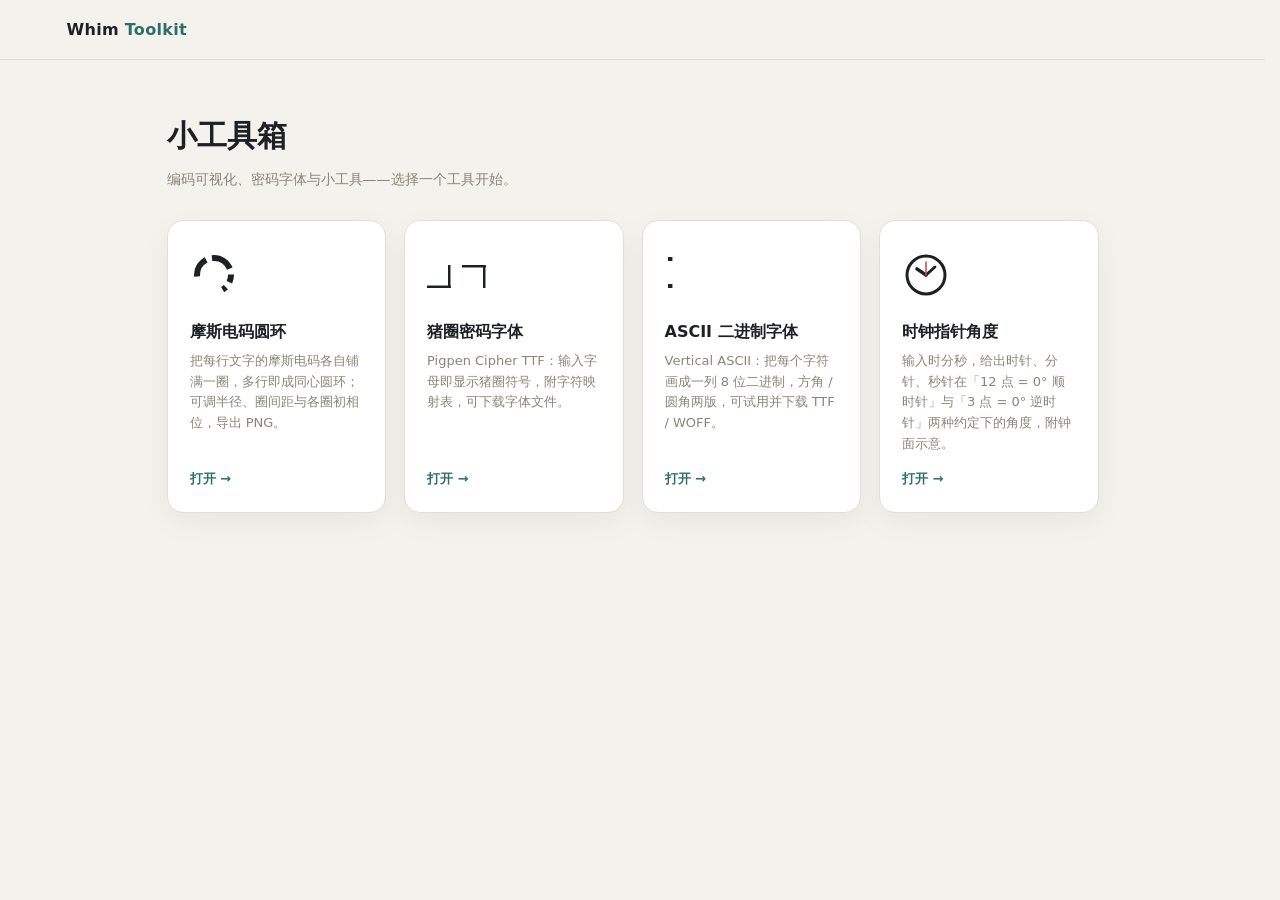
==== commit 0b8bce3b: "时钟指针角度：新工具，给出三针在钟面与数学两种约定下的角度 输入时分秒实时计算，支持填入当前时间与实时跟随；首页卡片网格最小列宽 250→210px 使四卡排成一行。" ====
--- a/index.html
+++ b/index.html
@@ -35,7 +35,7 @@
 .hero{max-width:980px;margin:0 auto;padding:52px 24px 4px}
 .hero h1{font-size:30px;margin:0 0 8px}
 .hero p{color:var(--muted);margin:0}
-.cards{display:grid;grid-template-columns:repeat(auto-fit,minmax(250px,1fr));gap:18px;max-width:980px;margin:26px auto 0;padding:0 24px 36px}
+.cards{display:grid;grid-template-columns:repeat(auto-fit,minmax(210px,1fr));gap:18px;max-width:980px;margin:26px auto 0;padding:0 24px 36px}
 .card{display:flex;flex-direction:column;background:var(--panel);border:1px solid var(--line);border-radius:16px;padding:22px;color:var(--ink);text-decoration:none;box-shadow:0 10px 30px rgba(0,0,0,.05);transition:transform .15s,box-shadow .15s}
 .card:hover{transform:translateY(-3px);box-shadow:0 14px 34px rgba(0,0,0,.09)}
 .card-icon{height:64px;display:flex;align-items:center;font-size:44px;line-height:1;color:var(--ink)}
@@ -55,7 +55,9 @@
 .row{display:flex;gap:10px;align-items:center}
 input[type=number]{width:80px;padding:6px 8px;border:1px solid var(--line);border-radius:8px;font-size:13px;font-variant-numeric:tabular-nums;color:var(--ink)}
 input[type=number]:focus{outline:2px solid var(--accent);outline-offset:0;border-color:transparent}
-.morse-out{margin-top:10px;background:#f7f5ef;border:1px dashed var(--line);border-radius:8px;padding:8px 10px;font-family:ui-monospace,Consolas,monospace;font-size:13px;letter-spacing:1px;word-break:break-all;min-height:20px;color:#3d4450}
+.morse-out{margin-top:10px;background:#f7f5ef;border:1px dashed var(--line);border-radius:8px;padding:8px 10px;font-family:ui-monospace,Consolas,monospace;font-size:13px;letter-spacing:1px;word-break:break-all;min-height:20px;color:#3d4450;white-space:pre-line}
+.p-row{display:flex;gap:10px;align-items:center;margin:6px 0}
+.p-row .p-tag{flex:none;min-width:34px;font-size:12px;color:var(--muted)}
 .unit-info{font-size:12px;color:var(--muted);margin-top:6px}
 .skipped{font-size:12px;color:var(--danger);margin-top:4px}
 .seg{display:flex;border:1px solid var(--line);border-radius:8px;overflow:hidden}
@@ -93,6 +95,18 @@
 .cm-cell .g{display:flex;align-items:center;justify-content:center;height:46px;font-size:34px;line-height:1.1}
 .cm-cell .k{display:block;font-size:11px;color:var(--muted)}
 
+/* ===== 时钟指针角度 ===== */
+.clock-wrap{display:flex;gap:26px;align-items:center;flex-wrap:wrap;background:#fff;border:1px solid var(--line);border-radius:14px;padding:28px;box-shadow:0 10px 30px rgba(0,0,0,.06)}
+.clock-face{width:min(300px,100%);height:auto;flex:none}
+.ang{flex:1;min-width:270px;border-collapse:collapse;font-variant-numeric:tabular-nums}
+.ang th,.ang td{padding:11px 10px;border-bottom:1px solid var(--line);text-align:right}
+.ang thead th{font-size:12px;line-height:1.5;color:var(--muted);font-weight:600;vertical-align:bottom}
+.ang thead th small{font-weight:400}
+.ang tbody th{text-align:left;font-size:13px;font-weight:600;color:var(--muted)}
+.ang tbody td{font-size:17px;font-weight:600}
+.ang tbody tr:last-child th,.ang tbody tr:last-child td{border-bottom:0}
+input[type=number]:disabled{background:#f0ede4;color:var(--muted)}
+
 @media (max-width:900px){.app,.tool{flex-direction:column}.panel{width:100%;position:static}}
 </style>
 </head>
@@ -105,6 +119,7 @@
       <a href="#/morse" data-nav="morse">摩斯圆环</a>
       <a href="#/pigpen" data-nav="pigpen">猪圈密码字体</a>
       <a href="#/ascii" data-nav="ascii">ASCII 二进制字体</a>
+      <a href="#/clock" data-nav="clock">时钟指针角度</a>
     </nav>
   </div>
 </header>
@@ -113,7 +128,7 @@
 <section id="view-home" class="view active">
   <div class="hero">
     <h1>小工具箱</h1>
-    <p>编码可视化与密码字体——选择一个工具开始。</p>
+    <p>编码可视化、密码字体与小工具——选择一个工具开始。</p>
   </div>
   <div class="cards">
     <a class="card" href="#/morse">
@@ -121,7 +136,7 @@
         <svg viewBox="0 0 48 48" width="48" height="48"><circle cx="24" cy="24" r="17" fill="none" stroke="#1d2126" stroke-width="6" stroke-dasharray="20 6 8 6 4 34" transform="rotate(-90 24 24)"/></svg>
       </span>
       <h2>摩斯电码圆环</h2>
-      <p>把一段文字的摩斯电码按时间比例铺满整个圆周，可调半径、粗细与方向，导出 PNG。</p>
+      <p>把每行文字的摩斯电码各自铺满一圈，多行即成同心圆环；可调半径、圈间距与各圈初相位，导出 PNG。</p>
       <span class="go">打开 →</span>
     </a>
     <a class="card" href="#/pigpen">
@@ -136,6 +151,14 @@
       <p>Vertical ASCII：把每个字符画成一列 8 位二进制，方角 / 圆角两版，可试用并下载 TTF / WOFF。</p>
       <span class="go">打开 →</span>
     </a>
+    <a class="card" href="#/clock">
+      <span class="card-icon" aria-hidden="true">
+        <svg viewBox="0 0 48 48" width="48" height="48"><circle cx="24" cy="24" r="19" fill="none" stroke="#1d2126" stroke-width="3"/><line x1="24" y1="24" x2="14.9" y2="17.9" stroke="#1d2126" stroke-width="3.5" stroke-linecap="round"/><line x1="24" y1="24" x2="32.9" y2="16" stroke="#1d2126" stroke-width="3" stroke-linecap="round"/><line x1="24" y1="24" x2="24" y2="11" stroke="#c94f4f" stroke-width="1.6" stroke-linecap="round"/></svg>
+      </span>
+      <h2>时钟指针角度</h2>
+      <p>输入时分秒，给出时针、分针、秒针在「12 点 = 0° 顺时针」与「3 点 = 0° 逆时针」两种约定下的角度，附钟面示意。</p>
+      <span class="go">打开 →</span>
+    </a>
   </div>
 </section>
 
@@ -144,16 +167,17 @@
   <div class="app">
     <aside class="panel">
       <h1>摩斯电码圆环</h1>
-      <p class="sub">把一段文字的摩斯电码按时间比例铺满整个圆周</p>
-
-      <label for="text">输入文字</label>
-      <input type="text" id="text" value="HELLO WORLD" spellcheck="false">
+      <p class="sub">把每行文字的摩斯电码各自铺满一圈，多行即成同心圆环</p>
+
+      <label for="text">输入文字（每行一圈）</label>
+      <textarea id="text" rows="3" spellcheck="false">HELLO WORLD
+MORSE RINGS</textarea>
 
       <div class="morse-out" id="morseText"></div>
       <div class="unit-info" id="unitInfo"></div>
       <div class="skipped" id="skippedInfo"></div>
 
-      <label for="radius">圆周半径（px）</label>
+      <label for="radius">外圈半径（px）</label>
       <div class="row">
         <input type="range" id="radius" min="40" max="330" step="1" value="260">
         <input type="number" id="radiusNum" min="40" max="330" step="1" value="260" aria-label="圆周半径数值">
@@ -165,10 +189,19 @@
         <input type="number" id="strokeNum" min="1" max="50" step="1" value="14" aria-label="笔画粗细数值">
       </div>
 
-      <label for="phase">初相位（°）</label>
+      <label for="gap">圈间距（px，多行时生效）</label>
       <div class="row">
-        <input type="range" id="phase" min="0" max="360" step="1" value="0">
-        <input type="number" id="phaseNum" min="0" max="360" step="1" value="0" aria-label="初相位数值">
+        <input type="range" id="gap" min="0" max="80" step="1" value="14">
+        <input type="number" id="gapNum" min="0" max="80" step="1" value="14" aria-label="圈间距数值">
+      </div>
+
+      <label>初相位（°，每圈单独设置）</label>
+      <div id="phaseRows"></div>
+
+      <label>起点位置</label>
+      <div class="seg">
+        <button type="button" id="btnGapMid" class="on">间隔正中</button>
+        <button type="button" id="btnSymStart">符号起点</button>
       </div>
 
       <label>阅读方向</label>
@@ -189,7 +222,7 @@
 
       <button id="save">保存为 PNG</button>
 
-      <p class="tip">圆点 · 占 1 个时间单位，长划 − 占 3 个；符号间 1、字母间 3、词间 7 个单位，整段序列按比例正好铺满 360°。起点刻度位于起点间隔（多词 7、单词 3 个单位）的正中，首末符号不会在起点处粘连。初相位按单位圆约定：0° 在 x 轴正方向（3 点钟），沿逆时针增加，范围 0°~360°。平头与圆角均严格保持 1/3/7 的时间比例；圆角下弧长不足笔画宽的符号会画成与笔画等粗的圆珠，点划粗细一致，间隔会被略微收窄。支持字母、数字与常用标点。</p>
+      <p class="tip">输入多行文字时每行画成一个圆环：第 1 行在最外圈，其余依次向内，各圈笔画粗细相同，圈与圈的间隔相等、由「圈间距」统一调节；每圈按自己的文字比例正好铺满 360°，初相位可按圈单独设置，单行输入时只有一个圆环。圆点 · 占 1 个时间单位，长划 − 占 3 个；符号间 1、字母间 3、词间 7 个单位。起点位置两种模式：「间隔正中」把起点刻度放在接缝间隔的正中，首末符号不会在起点处粘连；「符号起点」让初相位正好是首个符号的起点，接缝间隔整体留在终点一侧（两种模式均按圈独立生效）。初相位按单位圆约定：0° 在 x 轴正方向（3 点钟），沿逆时针增加，范围 0°~360°。平头与圆角均严格保持 1/3/7 的时间比例；圆角下弧长不足笔画宽的符号会画成与笔画等粗的圆珠，点划粗细一致，间隔会被略微收窄。圈数过多导致内圈放不下时会省略并在上方提示。支持字母、数字与常用标点。</p>
     </aside>
 
     <main class="stage">
@@ -281,6 +314,59 @@
       <div class="sample" id="abStage"><p id="abSample"></p></div>
       <h3 class="sec-title">字符映射（每列 = 8 位 ASCII，自上而下）</h3>
       <div class="charmap" id="abMap"></div>
+    </main>
+  </div>
+</section>
+
+<!-- ===== 时钟指针角度 ===== -->
+<section id="view-clock" class="view">
+  <div class="tool">
+    <aside class="panel">
+      <h1>时钟指针角度</h1>
+      <p class="sub">输入时分秒，计算三根指针在两种约定下的角度</p>
+
+      <label for="ckH">时（0–23）</label>
+      <input type="number" id="ckH" min="0" max="23" step="1" value="10" aria-label="时">
+
+      <label for="ckM">分（0–59）</label>
+      <input type="number" id="ckM" min="0" max="59" step="1" value="8" aria-label="分">
+
+      <label for="ckS">秒（0–59，可含小数）</label>
+      <input type="number" id="ckS" min="0" max="59" step="any" value="0" aria-label="秒">
+
+      <button class="btn" id="ckNow">填入当前时间</button>
+      <label class="check"><input type="checkbox" id="ckLive">跟随当前时间（实时刷新）</label>
+
+      <p class="tip">三根指针都连续转动：秒针每秒 6°；分针每分钟走 6°，且随秒每秒再推进 0.1°；时针每小时走 30°，并随分、秒连续推进。钟面角（12 点为 0°，顺时针为正）：秒针 = 6°×秒；分针 = 6°×(分 + 秒/60)；时针 = 30°×(时 mod 12 + 分/60 + 秒/3600)，结果统一归一到 0°~360°。数学约定（3 点即 x 轴正方向为 0°，逆时针为正）与钟面角描述同一根指针，换算：数学角 = (90° − 钟面角) mod 360°，其中 12 点方向即数学 90°。24 小时制输入会自动按 12 小时制折算，下午 3 点与凌晨 3 点针位相同。</p>
+    </aside>
+
+    <main class="tmain">
+      <div class="clock-wrap">
+        <svg id="ckSvg" class="clock-face" viewBox="0 0 300 300" role="img" aria-label="当前输入时刻的钟面示意">
+          <circle cx="150" cy="150" r="139" fill="none" stroke="#e3dfd5" stroke-width="1.5"/>
+          <g id="ckTicks"></g>
+          <line id="ckHandH" x1="150" y1="150" x2="150" y2="80" stroke="#1d2126" stroke-width="8" stroke-linecap="round"/>
+          <line id="ckHandM" x1="150" y1="150" x2="150" y2="42" stroke="#1d2126" stroke-width="5" stroke-linecap="round"/>
+          <line id="ckHandS" x1="150" y1="166" x2="150" y2="30" stroke="#c94f4f" stroke-width="2" stroke-linecap="round"/>
+          <circle cx="150" cy="150" r="6" fill="#1d2126"/>
+          <circle cx="150" cy="150" r="2.4" fill="#fff"/>
+        </svg>
+        <table class="ang">
+          <thead>
+            <tr>
+              <th scope="col">指针</th>
+              <th scope="col">钟面约定<br><small>12 点为 0°，顺时针为正</small></th>
+              <th scope="col">数学约定<br><small>3 点（x 正轴）为 0°，逆时针为正</small></th>
+            </tr>
+          </thead>
+          <tbody>
+            <tr><th scope="row">时针</th><td id="ckHc"></td><td id="ckHm"></td></tr>
+            <tr><th scope="row">分针</th><td id="ckMc"></td><td id="ckMm"></td></tr>
+            <tr><th scope="row">秒针</th><td id="ckSc"></td><td id="ckSm"></td></tr>
+          </tbody>
+        </table>
+      </div>
+      <p class="hint">两种约定是同一根指针的两种读法：数学角 = (90° − 钟面角) mod 360°；角度均落在 0°~360°（不含 360°）。</p>
     </main>
   </div>
 </section>
@@ -305,9 +391,9 @@
   document.head.appendChild(style);
 })();
 
-/* ===== 路由（#/、#/morse、#/pigpen、#/ascii）===== */
+/* ===== 路由（#/、#/morse、#/pigpen、#/ascii、#/clock）===== */
 (function router(){
-  const VIEWS = ['home', 'morse', 'pigpen', 'ascii'];
+  const VIEWS = ['home', 'morse', 'pigpen', 'ascii', 'clock'];
   const navLinks = document.querySelectorAll('[data-nav]');
   function route(){
     let h = location.hash.replace(/^#\/?/, '');
@@ -387,17 +473,55 @@
 
   const $ = id => document.getElementById(id);
   const els = {
-    text: $('text'), radius: $('radius'), stroke: $('stroke'), phase: $('phase'),
-    radiusNum: $('radiusNum'), strokeNum: $('strokeNum'), phaseNum: $('phaseNum'),
+    text: $('text'), radius: $('radius'), stroke: $('stroke'), gap: $('gap'),
+    radiusNum: $('radiusNum'), strokeNum: $('strokeNum'), gapNum: $('gapNum'),
+    phaseRows: $('phaseRows'),
     refCircle: $('refCircle'),
     transparent: $('transparent'),
     btnCW: $('btnCW'), btnCCW: $('btnCCW'), marker: $('marker'),
+    btnGapMid: $('btnGapMid'), btnSymStart: $('btnSymStart'),
     btnButt: $('btnButt'), btnRound: $('btnRound'),
     morseText: $('morseText'), unitInfo: $('unitInfo'), skippedInfo: $('skippedInfo'),
     save: $('save')
   };
   let clockwise = true;
   let roundCap = false;
+  let seamMid = true; // true: 初相位位于接缝间隔正中；false: 初相位即首个符号的起点
+  let phases = [0];   // 每圈独立的初相位（°），圈序即文字行序（自外向内）
+
+  // 圈数变化时重建每圈的初相位输入行，已有值尽量保留
+  let phaseEls = [];
+  function syncPhaseRows(n) {
+    while (phases.length < n) phases.push(0);
+    phases.length = n;
+    if (phaseEls.length === n) return;
+    els.phaseRows.innerHTML = '';
+    phaseEls = [];
+    for (let i = 0; i < n; i++) {
+      const row = document.createElement('div');
+      row.className = 'p-row';
+      const tag = document.createElement('span');
+      tag.className = 'p-tag';
+      tag.textContent = '圈' + (i + 1);
+      const range = document.createElement('input');
+      range.type = 'range'; range.min = 0; range.max = 360; range.step = 1; range.value = phases[i];
+      const num = document.createElement('input');
+      num.type = 'number'; num.min = 0; num.max = 360; num.step = 1; num.value = phases[i];
+      num.setAttribute('aria-label', '第' + (i + 1) + '圈初相位数值');
+      row.append(tag, range, num);
+      els.phaseRows.appendChild(row);
+      phaseEls.push({ range, num });
+      const commit = v => { phases[i] = v; draw(); };
+      range.addEventListener('input', () => { num.value = range.value; commit(+range.value); });
+      num.addEventListener('input', () => {
+        const v = parseFloat(num.value);
+        if (Number.isNaN(v)) return;
+        range.value = Math.min(360, Math.max(0, v));
+        commit(+range.value);
+      });
+      num.addEventListener('change', () => { num.value = range.value; phases[i] = +range.value; });
+    }
+  }
 
   // 文本 → 摩斯时间单位序列：dot=1、dash=3、符号间隔=1、字母间隔=3、词间隔=7
   function encode(text) {
@@ -428,14 +552,23 @@
   }
 
   function draw() {
-    const R = +els.radius.value;
-    const strokeW = +els.stroke.value;
-    const phaseDeg = +els.phase.value;
+    const R = +els.radius.value;          // 最外圈（第 1 行）的半径
+    const strokeW = +els.stroke.value;    // 所有圈共用的笔画粗细
+    const gapPx = +els.gap.value;         // 相邻圈边缘间隔（px），决定圈距
     const dir = clockwise ? 1 : -1;
 
-    const { segments, seam, skipped, morseText } = encode(els.text.value);
-    els.morseText.textContent = morseText;
-    els.skippedInfo.textContent = skipped.length ? '已忽略无法编码的字符：' + skipped.join(' ') : '';
+    const lines = els.text.value.split('\n').map(s => s.trim()).filter(Boolean);
+    const encs = lines.map(encode);
+    const totalOf = e => e.segments.reduce((s, g) => s + g.units, 0);
+    // 只保留能编码出内容的行；每圈独立铺满自己的 360°
+    const rings = encs.map(e => ({ e, total: totalOf(e) })).filter(o => o.total > 0);
+    syncPhaseRows(rings.length);
+
+    els.morseText.textContent = rings.map(o => o.e.morseText).join('\n');
+    const skipped = new Set();
+    encs.forEach(o => o.skipped.forEach(ch => skipped.add(ch)));
+    const warns = [];
+    if (skipped.size) warns.push('已忽略无法编码的字符：' + [...skipped].join(' '));
 
     ctx.clearRect(0, 0, SIZE, SIZE);
     // 透明底导出：跳过白色填充；画布上的白底来自 CSS，仅用于预览，不影响导出像素
@@ -444,76 +577,100 @@
       ctx.fillRect(0, 0, SIZE, SIZE);
     }
 
-    const total = segments.reduce((s, g) => s + g.units, 0);
-    if (!total) {
+    if (!rings.length) {
       ctx.fillStyle = '#8a8577';
       ctx.font = '15px system-ui, "Microsoft YaHei", sans-serif';
       ctx.textAlign = 'center';
       ctx.fillText('请输入可编码的文字（字母 / 数字 / 常用标点）', CX, CY);
       els.unitInfo.textContent = '';
+      els.skippedInfo.textContent = warns.join('；');
       syncImg();
       return;
     }
-    const unit = 2 * Math.PI / total;
-    // 单位圆相位约定：0° 在 x 轴正方向（3 点钟），沿逆时针增加（画布 y 向下，故取负号）
-    const base = -phaseDeg * Math.PI / 180 + dir * seam * unit / 2;
-    els.unitInfo.textContent = '共 ' + total + ' 个时间单位，每单位 ' +
-      (360 / total).toFixed(2) + '°，总角 360°';
-
-    // 底层参考圆，便于看出整圈被铺满（可开关）
+
+    const pitch = strokeW + gapPx; // 相邻圈的圆心距
+    const radii = rings.map((o, i) => R - i * pitch);
+    const drawn = [];
+    for (let i = 0; i < radii.length; i++) {
+      if (radii[i] > strokeW / 2) drawn.push(i);
+      else { warns.push('圈数过多：第 ' + (i + 1) + ' 圈起半径不足，已省略'); break; }
+    }
+    els.skippedInfo.textContent = warns.join('；');
+
+    els.unitInfo.textContent = rings.length === 1
+      ? '共 ' + rings[0].total + ' 个时间单位，每单位 ' + (360 / rings[0].total).toFixed(2) + '°，总角 360°'
+      : '共 ' + rings.length + ' 圈（自外向内）· 每圈铺满 360° · 单位数 ' + rings.map(o => o.total).join(' / ');
+
+    // 底层参考圆，便于看出每圈被铺满（可开关）
     if (els.refCircle.checked) {
       ctx.strokeStyle = 'rgba(29,33,38,.10)';
       ctx.lineWidth = 1;
-      ctx.beginPath();
-      ctx.arc(CX, CY, R, 0, 2 * Math.PI);
-      ctx.stroke();
-    }
+      for (const i of drawn) {
+        ctx.beginPath();
+        ctx.arc(CX, CY, radii[i], 0, 2 * Math.PI);
+        ctx.stroke();
+      }
+    }
+
+    // 各圈共用的角度换算：初相位按圈独立，单位圆约定 0° 在 3 点钟方向、逆时针增加
+    const baseOf = (i, unit) =>
+      -phases[i] * Math.PI / 180 + (seamMid ? dir * rings[i].e.seam * unit / 2 : 0);
 
     ctx.strokeStyle = '#1d2126';
     ctx.fillStyle = '#1d2126';
     ctx.lineWidth = strokeW;
     ctx.lineCap = roundCap ? 'round' : 'butt';
-    let cum = 0;
-    for (const g of segments) {
-      if (g.kind !== 'gap') {
-        const a0 = base + dir * cum * unit;
-        const a1 = base + dir * (cum + g.units) * unit;
-        // 圆角下符号弧长不超过笔画宽度时，收短后的弧画不下端帽：
-        // 退化为与笔画等粗的圆珠，保证点划粗细一致（墨迹略超出名义单位、间隔稍窄）
-        if (roundCap && g.units * unit * R <= strokeW) {
-          const mid = (a0 + a1) / 2;
-          ctx.beginPath();
-          ctx.arc(CX + Math.cos(mid) * R, CY + Math.sin(mid) * R,
-            strokeW / 2, 0, 2 * Math.PI);
-          ctx.fill();
-        } else {
-          let s0 = a0, s1 = a1;
-          if (roundCap) {
-            // 圆角端帽会在弧两端各延伸半个笔宽，将弧等量收短，
-            // 使墨迹（含端帽）角宽仍精确等于名义时间单位
-            const half = strokeW / (2 * R);
-            s0 += dir * half;
-            s1 -= dir * half;
+    for (const i of drawn) {
+      const rk = radii[i];
+      const unit = 2 * Math.PI / rings[i].total;
+      const base = baseOf(i, unit);
+      let cum = 0;
+      for (const g of rings[i].e.segments) {
+        if (g.kind !== 'gap') {
+          const a0 = base + dir * cum * unit;
+          const a1 = base + dir * (cum + g.units) * unit;
+          // 圆角下符号弧长不超过笔画宽度时，收短后的弧画不下端帽：
+          // 退化为与笔画等粗的圆珠，保证点划粗细一致（墨迹略超出名义单位、间隔稍窄）
+          if (roundCap && g.units * unit * rk <= strokeW) {
+            const mid = (a0 + a1) / 2;
+            ctx.beginPath();
+            ctx.arc(CX + Math.cos(mid) * rk, CY + Math.sin(mid) * rk,
+              strokeW / 2, 0, 2 * Math.PI);
+            ctx.fill();
+          } else {
+            let s0 = a0, s1 = a1;
+            if (roundCap) {
+              // 圆角端帽会在弧两端各延伸半个笔宽，将弧等量收短，
+              // 使墨迹（含端帽）角宽仍精确等于名义时间单位
+              const half = strokeW / (2 * rk);
+              s0 += dir * half;
+              s1 -= dir * half;
+            }
+            ctx.beginPath();
+            // 逆时针阅读时 s1 < s0，必须传 anticlockwise=true 才沿阅读方向绘制
+            ctx.arc(CX, CY, rk, s0, s1, !clockwise);
+            ctx.stroke();
           }
-          ctx.beginPath();
-          // 逆时针阅读时 s1 < s0，必须传 anticlockwise=true 才沿阅读方向绘制
-          ctx.arc(CX, CY, R, s0, s1, !clockwise);
-          ctx.stroke();
         }
+        cum += g.units;
       }
-      cum += g.units;
     }
 
     if (els.marker.checked) {
-      const x = Math.cos(base), y = Math.sin(base);
-      const inner = R - strokeW / 2 - 16, outer = R + strokeW / 2 + 16;
+      // 多圈时红刻度随各圈相位分开放置，长度收缩到不越过圈间空隙
+      const ext = rings.length > 1 ? Math.max(4, Math.min(16, (pitch - strokeW) / 2 + 4)) : 16;
       ctx.strokeStyle = '#c94f4f';
       ctx.lineWidth = 3;
       ctx.lineCap = 'round';
-      ctx.beginPath();
-      ctx.moveTo(CX + x * inner, CY + y * inner);
-      ctx.lineTo(CX + x * outer, CY + y * outer);
-      ctx.stroke();
+      for (const i of drawn) {
+        const rk = radii[i];
+        const base = baseOf(i, 2 * Math.PI / rings[i].total);
+        const x = Math.cos(base), y = Math.sin(base);
+        ctx.beginPath();
+        ctx.moveTo(CX + x * (rk - strokeW / 2 - ext), CY + y * (rk - strokeW / 2 - ext));
+        ctx.lineTo(CX + x * (rk + strokeW / 2 + ext), CY + y * (rk + strokeW / 2 + ext));
+        ctx.stroke();
+      }
     }
 
     syncImg();
@@ -546,7 +703,7 @@
   }
   bindRange(els.radius, els.radiusNum);
   bindRange(els.stroke, els.strokeNum);
-  bindRange(els.phase, els.phaseNum);
+  bindRange(els.gap, els.gapNum);
   els.btnCW.addEventListener('click', () => {
     clockwise = true;
     els.btnCW.classList.add('on'); els.btnCCW.classList.remove('on');
@@ -565,6 +722,16 @@
   els.btnRound.addEventListener('click', () => {
     roundCap = true;
     els.btnRound.classList.add('on'); els.btnButt.classList.remove('on');
+    draw();
+  });
+  els.btnGapMid.addEventListener('click', () => {
+    seamMid = true;
+    els.btnGapMid.classList.add('on'); els.btnSymStart.classList.remove('on');
+    draw();
+  });
+  els.btnSymStart.addEventListener('click', () => {
+    seamMid = false;
+    els.btnSymStart.classList.add('on'); els.btnGapMid.classList.remove('on');
     draw();
   });
   els.save.addEventListener('click', () => {
@@ -680,6 +847,99 @@
 
   render(); renderMap(); updateButtons();
 })();
+
+/* ===== 时钟指针角度 ===== */
+(function clockHands(){
+  const $ = id => document.getElementById(id);
+  const hEl = $('ckH'), mEl = $('ckM'), sEl = $('ckS');
+  const liveChk = $('ckLive');
+  const HANDS = {
+    H: { clock: $('ckHc'), math: $('ckHm'), line: $('ckHandH') },
+    M: { clock: $('ckMc'), math: $('ckMm'), line: $('ckHandM') },
+    S: { clock: $('ckSc'), math: $('ckSm'), line: $('ckHandS') }
+  };
+
+  // 表盘：60 个刻度 + 12/3/6/9 数字（构建一次）
+  (function buildFace(){
+    const NS = 'http://www.w3.org/2000/svg', C = 150, R = 139;
+    const g = $('ckTicks');
+    for (let i = 0; i < 60; i++) {
+      const a = i * Math.PI / 30, major = i % 5 === 0;
+      const r1 = R, r2 = R - (major ? 12 : 6);
+      const line = document.createElementNS(NS, 'line');
+      line.setAttribute('x1', (C + r1 * Math.sin(a)).toFixed(2));
+      line.setAttribute('y1', (C - r1 * Math.cos(a)).toFixed(2));
+      line.setAttribute('x2', (C + r2 * Math.sin(a)).toFixed(2));
+      line.setAttribute('y2', (C - r2 * Math.cos(a)).toFixed(2));
+      line.setAttribute('stroke', major ? '#1d2126' : '#d4cfc0');
+      line.setAttribute('stroke-width', major ? 2 : 1);
+      g.appendChild(line);
+    }
+    [['12', 150, 32], ['3', 268, 150], ['6', 150, 271], ['9', 32, 150]].forEach(([t, x, y]) => {
+      const text = document.createElementNS(NS, 'text');
+      text.setAttribute('x', x); text.setAttribute('y', y);
+      text.setAttribute('text-anchor', 'middle');
+      text.setAttribute('dominant-baseline', 'central');
+      text.setAttribute('font-size', '15');
+      text.setAttribute('fill', '#8a8577');
+      text.textContent = t;
+      g.appendChild(text);
+    });
+  })();
+
+  const norm360 = a => ((a % 360) + 360) % 360;
+  const toMath = clockA => norm360(90 - clockA); // 12 点方向即数学 90°
+  const fmt = a => (Math.round(a * 10000) / 10000) + '°';
+  const read = (el, min, max) => {
+    const v = parseFloat(el.value);
+    return Math.min(max, Math.max(min, Number.isNaN(v) ? 0 : v));
+  };
+
+  function update(){
+    const h = read(hEl, 0, 23), m = read(mEl, 0, 59), s = read(sEl, 0, 59);
+    // 三针连续转动：时针 30°/h 并随分秒推进，分针 6°/min 并随秒推进，秒针 6°/s
+    const angles = {
+      H: norm360((h % 12) * 30 + m * 0.5 + s / 120),
+      M: norm360(m * 6 + s * 0.1),
+      S: norm360(s * 6)
+    };
+    for (const k of Object.keys(angles)) {
+      const a = angles[k];
+      HANDS[k].clock.textContent = fmt(a);
+      HANDS[k].math.textContent = fmt(toMath(a));
+      HANDS[k].line.setAttribute('transform', 'rotate(' + a + ' 150 150)');
+    }
+  }
+
+  function fillNow(){
+    const d = new Date();
+    hEl.value = d.getHours(); mEl.value = d.getMinutes(); sEl.value = d.getSeconds();
+  }
+
+  for (const el of [hEl, mEl, sEl]) {
+    el.addEventListener('input', update);
+    el.addEventListener('change', () => { el.value = read(el, +el.min, +el.max); });
+  }
+
+  let timer = null;
+  function syncLive(){
+    if (liveChk.checked) {
+      hEl.disabled = mEl.disabled = sEl.disabled = true;
+      fillNow(); update();
+      timer = setInterval(() => { fillNow(); update(); }, 250);
+    } else {
+      hEl.disabled = mEl.disabled = sEl.disabled = false;
+      if (timer) { clearInterval(timer); timer = null; }
+    }
+  }
+  liveChk.addEventListener('change', syncLive);
+  $('ckNow').addEventListener('click', () => {
+    liveChk.checked = false; syncLive();
+    fillNow(); update();
+  });
+
+  update();
+})();
 </script>
 </body>
 </html>
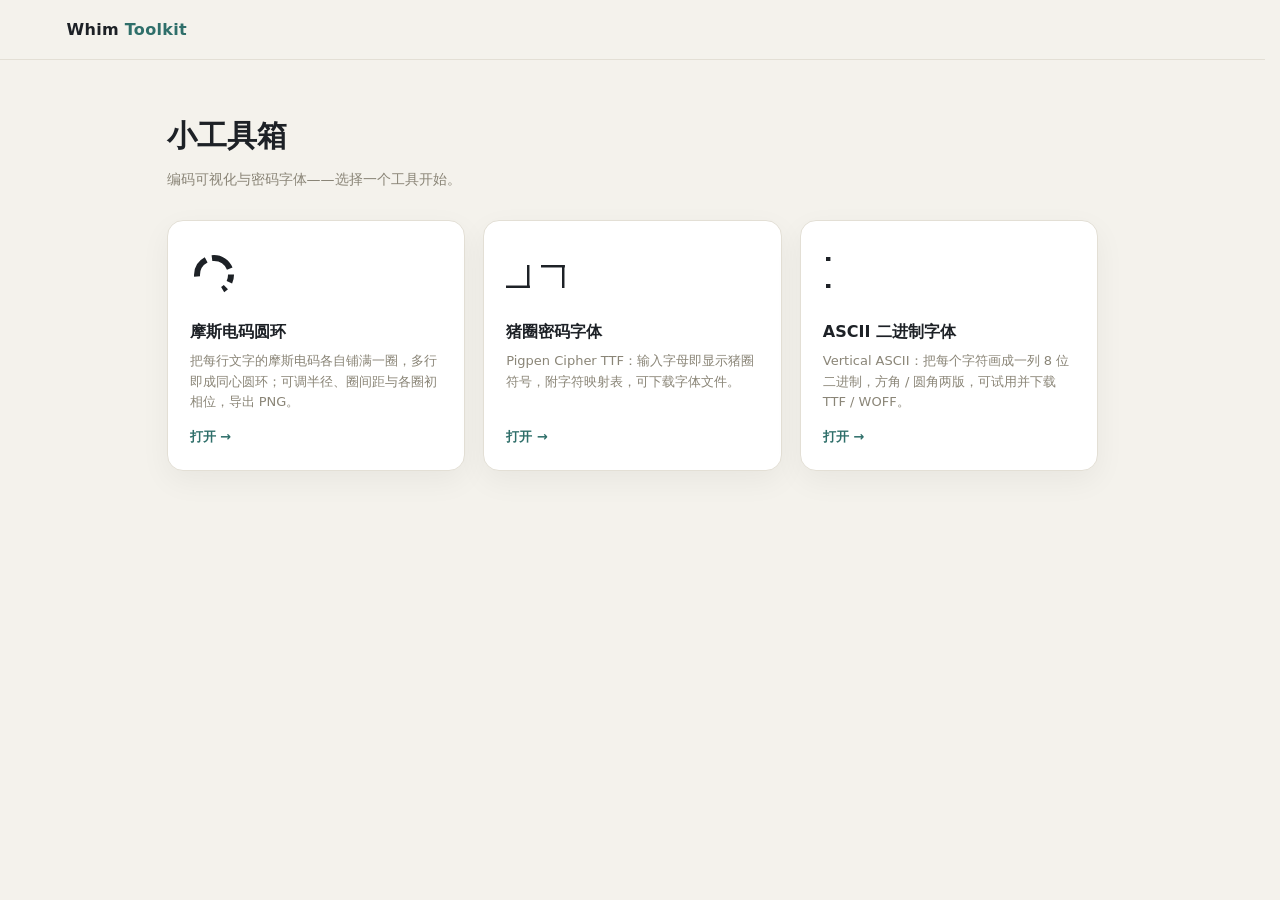
==== commit 214da14b: "摩斯圆环：多行文字画成同心圆环，圈间距可调、各圈初相位独立" ====
--- a/index.html
+++ b/index.html
@@ -35,7 +35,7 @@
 .hero{max-width:980px;margin:0 auto;padding:52px 24px 4px}
 .hero h1{font-size:30px;margin:0 0 8px}
 .hero p{color:var(--muted);margin:0}
-.cards{display:grid;grid-template-columns:repeat(auto-fit,minmax(210px,1fr));gap:18px;max-width:980px;margin:26px auto 0;padding:0 24px 36px}
+.cards{display:grid;grid-template-columns:repeat(auto-fit,minmax(250px,1fr));gap:18px;max-width:980px;margin:26px auto 0;padding:0 24px 36px}
 .card{display:flex;flex-direction:column;background:var(--panel);border:1px solid var(--line);border-radius:16px;padding:22px;color:var(--ink);text-decoration:none;box-shadow:0 10px 30px rgba(0,0,0,.05);transition:transform .15s,box-shadow .15s}
 .card:hover{transform:translateY(-3px);box-shadow:0 14px 34px rgba(0,0,0,.09)}
 .card-icon{height:64px;display:flex;align-items:center;font-size:44px;line-height:1;color:var(--ink)}
@@ -95,18 +95,6 @@
 .cm-cell .g{display:flex;align-items:center;justify-content:center;height:46px;font-size:34px;line-height:1.1}
 .cm-cell .k{display:block;font-size:11px;color:var(--muted)}
 
-/* ===== 时钟指针角度 ===== */
-.clock-wrap{display:flex;gap:26px;align-items:center;flex-wrap:wrap;background:#fff;border:1px solid var(--line);border-radius:14px;padding:28px;box-shadow:0 10px 30px rgba(0,0,0,.06)}
-.clock-face{width:min(300px,100%);height:auto;flex:none}
-.ang{flex:1;min-width:270px;border-collapse:collapse;font-variant-numeric:tabular-nums}
-.ang th,.ang td{padding:11px 10px;border-bottom:1px solid var(--line);text-align:right}
-.ang thead th{font-size:12px;line-height:1.5;color:var(--muted);font-weight:600;vertical-align:bottom}
-.ang thead th small{font-weight:400}
-.ang tbody th{text-align:left;font-size:13px;font-weight:600;color:var(--muted)}
-.ang tbody td{font-size:17px;font-weight:600}
-.ang tbody tr:last-child th,.ang tbody tr:last-child td{border-bottom:0}
-input[type=number]:disabled{background:#f0ede4;color:var(--muted)}
-
 @media (max-width:900px){.app,.tool{flex-direction:column}.panel{width:100%;position:static}}
 </style>
 </head>
@@ -119,7 +107,6 @@
       <a href="#/morse" data-nav="morse">摩斯圆环</a>
       <a href="#/pigpen" data-nav="pigpen">猪圈密码字体</a>
       <a href="#/ascii" data-nav="ascii">ASCII 二进制字体</a>
-      <a href="#/clock" data-nav="clock">时钟指针角度</a>
     </nav>
   </div>
 </header>
@@ -128,7 +115,7 @@
 <section id="view-home" class="view active">
   <div class="hero">
     <h1>小工具箱</h1>
-    <p>编码可视化、密码字体与小工具——选择一个工具开始。</p>
+    <p>编码可视化与密码字体——选择一个工具开始。</p>
   </div>
   <div class="cards">
     <a class="card" href="#/morse">
@@ -151,14 +138,6 @@
       <p>Vertical ASCII：把每个字符画成一列 8 位二进制，方角 / 圆角两版，可试用并下载 TTF / WOFF。</p>
       <span class="go">打开 →</span>
     </a>
-    <a class="card" href="#/clock">
-      <span class="card-icon" aria-hidden="true">
-        <svg viewBox="0 0 48 48" width="48" height="48"><circle cx="24" cy="24" r="19" fill="none" stroke="#1d2126" stroke-width="3"/><line x1="24" y1="24" x2="14.9" y2="17.9" stroke="#1d2126" stroke-width="3.5" stroke-linecap="round"/><line x1="24" y1="24" x2="32.9" y2="16" stroke="#1d2126" stroke-width="3" stroke-linecap="round"/><line x1="24" y1="24" x2="24" y2="11" stroke="#c94f4f" stroke-width="1.6" stroke-linecap="round"/></svg>
-      </span>
-      <h2>时钟指针角度</h2>
-      <p>输入时分秒，给出时针、分针、秒针在「12 点 = 0° 顺时针」与「3 点 = 0° 逆时针」两种约定下的角度，附钟面示意。</p>
-      <span class="go">打开 →</span>
-    </a>
   </div>
 </section>
 
@@ -314,59 +293,6 @@
       <div class="sample" id="abStage"><p id="abSample"></p></div>
       <h3 class="sec-title">字符映射（每列 = 8 位 ASCII，自上而下）</h3>
       <div class="charmap" id="abMap"></div>
-    </main>
-  </div>
-</section>
-
-<!-- ===== 时钟指针角度 ===== -->
-<section id="view-clock" class="view">
-  <div class="tool">
-    <aside class="panel">
-      <h1>时钟指针角度</h1>
-      <p class="sub">输入时分秒，计算三根指针在两种约定下的角度</p>
-
-      <label for="ckH">时（0–23）</label>
-      <input type="number" id="ckH" min="0" max="23" step="1" value="10" aria-label="时">
-
-      <label for="ckM">分（0–59）</label>
-      <input type="number" id="ckM" min="0" max="59" step="1" value="8" aria-label="分">
-
-      <label for="ckS">秒（0–59，可含小数）</label>
-      <input type="number" id="ckS" min="0" max="59" step="any" value="0" aria-label="秒">
-
-      <button class="btn" id="ckNow">填入当前时间</button>
-      <label class="check"><input type="checkbox" id="ckLive">跟随当前时间（实时刷新）</label>
-
-      <p class="tip">三根指针都连续转动：秒针每秒 6°；分针每分钟走 6°，且随秒每秒再推进 0.1°；时针每小时走 30°，并随分、秒连续推进。钟面角（12 点为 0°，顺时针为正）：秒针 = 6°×秒；分针 = 6°×(分 + 秒/60)；时针 = 30°×(时 mod 12 + 分/60 + 秒/3600)，结果统一归一到 0°~360°。数学约定（3 点即 x 轴正方向为 0°，逆时针为正）与钟面角描述同一根指针，换算：数学角 = (90° − 钟面角) mod 360°，其中 12 点方向即数学 90°。24 小时制输入会自动按 12 小时制折算，下午 3 点与凌晨 3 点针位相同。</p>
-    </aside>
-
-    <main class="tmain">
-      <div class="clock-wrap">
-        <svg id="ckSvg" class="clock-face" viewBox="0 0 300 300" role="img" aria-label="当前输入时刻的钟面示意">
-          <circle cx="150" cy="150" r="139" fill="none" stroke="#e3dfd5" stroke-width="1.5"/>
-          <g id="ckTicks"></g>
-          <line id="ckHandH" x1="150" y1="150" x2="150" y2="80" stroke="#1d2126" stroke-width="8" stroke-linecap="round"/>
-          <line id="ckHandM" x1="150" y1="150" x2="150" y2="42" stroke="#1d2126" stroke-width="5" stroke-linecap="round"/>
-          <line id="ckHandS" x1="150" y1="166" x2="150" y2="30" stroke="#c94f4f" stroke-width="2" stroke-linecap="round"/>
-          <circle cx="150" cy="150" r="6" fill="#1d2126"/>
-          <circle cx="150" cy="150" r="2.4" fill="#fff"/>
-        </svg>
-        <table class="ang">
-          <thead>
-            <tr>
-              <th scope="col">指针</th>
-              <th scope="col">钟面约定<br><small>12 点为 0°，顺时针为正</small></th>
-              <th scope="col">数学约定<br><small>3 点（x 正轴）为 0°，逆时针为正</small></th>
-            </tr>
-          </thead>
-          <tbody>
-            <tr><th scope="row">时针</th><td id="ckHc"></td><td id="ckHm"></td></tr>
-            <tr><th scope="row">分针</th><td id="ckMc"></td><td id="ckMm"></td></tr>
-            <tr><th scope="row">秒针</th><td id="ckSc"></td><td id="ckSm"></td></tr>
-          </tbody>
-        </table>
-      </div>
-      <p class="hint">两种约定是同一根指针的两种读法：数学角 = (90° − 钟面角) mod 360°；角度均落在 0°~360°（不含 360°）。</p>
     </main>
   </div>
 </section>
@@ -391,9 +317,9 @@
   document.head.appendChild(style);
 })();
 
-/* ===== 路由（#/、#/morse、#/pigpen、#/ascii、#/clock）===== */
+/* ===== 路由（#/、#/morse、#/pigpen、#/ascii）===== */
 (function router(){
-  const VIEWS = ['home', 'morse', 'pigpen', 'ascii', 'clock'];
+  const VIEWS = ['home', 'morse', 'pigpen', 'ascii'];
   const navLinks = document.querySelectorAll('[data-nav]');
   function route(){
     let h = location.hash.replace(/^#\/?/, '');
@@ -847,99 +773,6 @@
 
   render(); renderMap(); updateButtons();
 })();
-
-/* ===== 时钟指针角度 ===== */
-(function clockHands(){
-  const $ = id => document.getElementById(id);
-  const hEl = $('ckH'), mEl = $('ckM'), sEl = $('ckS');
-  const liveChk = $('ckLive');
-  const HANDS = {
-    H: { clock: $('ckHc'), math: $('ckHm'), line: $('ckHandH') },
-    M: { clock: $('ckMc'), math: $('ckMm'), line: $('ckHandM') },
-    S: { clock: $('ckSc'), math: $('ckSm'), line: $('ckHandS') }
-  };
-
-  // 表盘：60 个刻度 + 12/3/6/9 数字（构建一次）
-  (function buildFace(){
-    const NS = 'http://www.w3.org/2000/svg', C = 150, R = 139;
-    const g = $('ckTicks');
-    for (let i = 0; i < 60; i++) {
-      const a = i * Math.PI / 30, major = i % 5 === 0;
-      const r1 = R, r2 = R - (major ? 12 : 6);
-      const line = document.createElementNS(NS, 'line');
-      line.setAttribute('x1', (C + r1 * Math.sin(a)).toFixed(2));
-      line.setAttribute('y1', (C - r1 * Math.cos(a)).toFixed(2));
-      line.setAttribute('x2', (C + r2 * Math.sin(a)).toFixed(2));
-      line.setAttribute('y2', (C - r2 * Math.cos(a)).toFixed(2));
-      line.setAttribute('stroke', major ? '#1d2126' : '#d4cfc0');
-      line.setAttribute('stroke-width', major ? 2 : 1);
-      g.appendChild(line);
-    }
-    [['12', 150, 32], ['3', 268, 150], ['6', 150, 271], ['9', 32, 150]].forEach(([t, x, y]) => {
-      const text = document.createElementNS(NS, 'text');
-      text.setAttribute('x', x); text.setAttribute('y', y);
-      text.setAttribute('text-anchor', 'middle');
-      text.setAttribute('dominant-baseline', 'central');
-      text.setAttribute('font-size', '15');
-      text.setAttribute('fill', '#8a8577');
-      text.textContent = t;
-      g.appendChild(text);
-    });
-  })();
-
-  const norm360 = a => ((a % 360) + 360) % 360;
-  const toMath = clockA => norm360(90 - clockA); // 12 点方向即数学 90°
-  const fmt = a => (Math.round(a * 10000) / 10000) + '°';
-  const read = (el, min, max) => {
-    const v = parseFloat(el.value);
-    return Math.min(max, Math.max(min, Number.isNaN(v) ? 0 : v));
-  };
-
-  function update(){
-    const h = read(hEl, 0, 23), m = read(mEl, 0, 59), s = read(sEl, 0, 59);
-    // 三针连续转动：时针 30°/h 并随分秒推进，分针 6°/min 并随秒推进，秒针 6°/s
-    const angles = {
-      H: norm360((h % 12) * 30 + m * 0.5 + s / 120),
-      M: norm360(m * 6 + s * 0.1),
-      S: norm360(s * 6)
-    };
-    for (const k of Object.keys(angles)) {
-      const a = angles[k];
-      HANDS[k].clock.textContent = fmt(a);
-      HANDS[k].math.textContent = fmt(toMath(a));
-      HANDS[k].line.setAttribute('transform', 'rotate(' + a + ' 150 150)');
-    }
-  }
-
-  function fillNow(){
-    const d = new Date();
-    hEl.value = d.getHours(); mEl.value = d.getMinutes(); sEl.value = d.getSeconds();
-  }
-
-  for (const el of [hEl, mEl, sEl]) {
-    el.addEventListener('input', update);
-    el.addEventListener('change', () => { el.value = read(el, +el.min, +el.max); });
-  }
-
-  let timer = null;
-  function syncLive(){
-    if (liveChk.checked) {
-      hEl.disabled = mEl.disabled = sEl.disabled = true;
-      fillNow(); update();
-      timer = setInterval(() => { fillNow(); update(); }, 250);
-    } else {
-      hEl.disabled = mEl.disabled = sEl.disabled = false;
-      if (timer) { clearInterval(timer); timer = null; }
-    }
-  }
-  liveChk.addEventListener('change', syncLive);
-  $('ckNow').addEventListener('click', () => {
-    liveChk.checked = false; syncLive();
-    fillNow(); update();
-  });
-
-  update();
-})();
 </script>
 </body>
 </html>
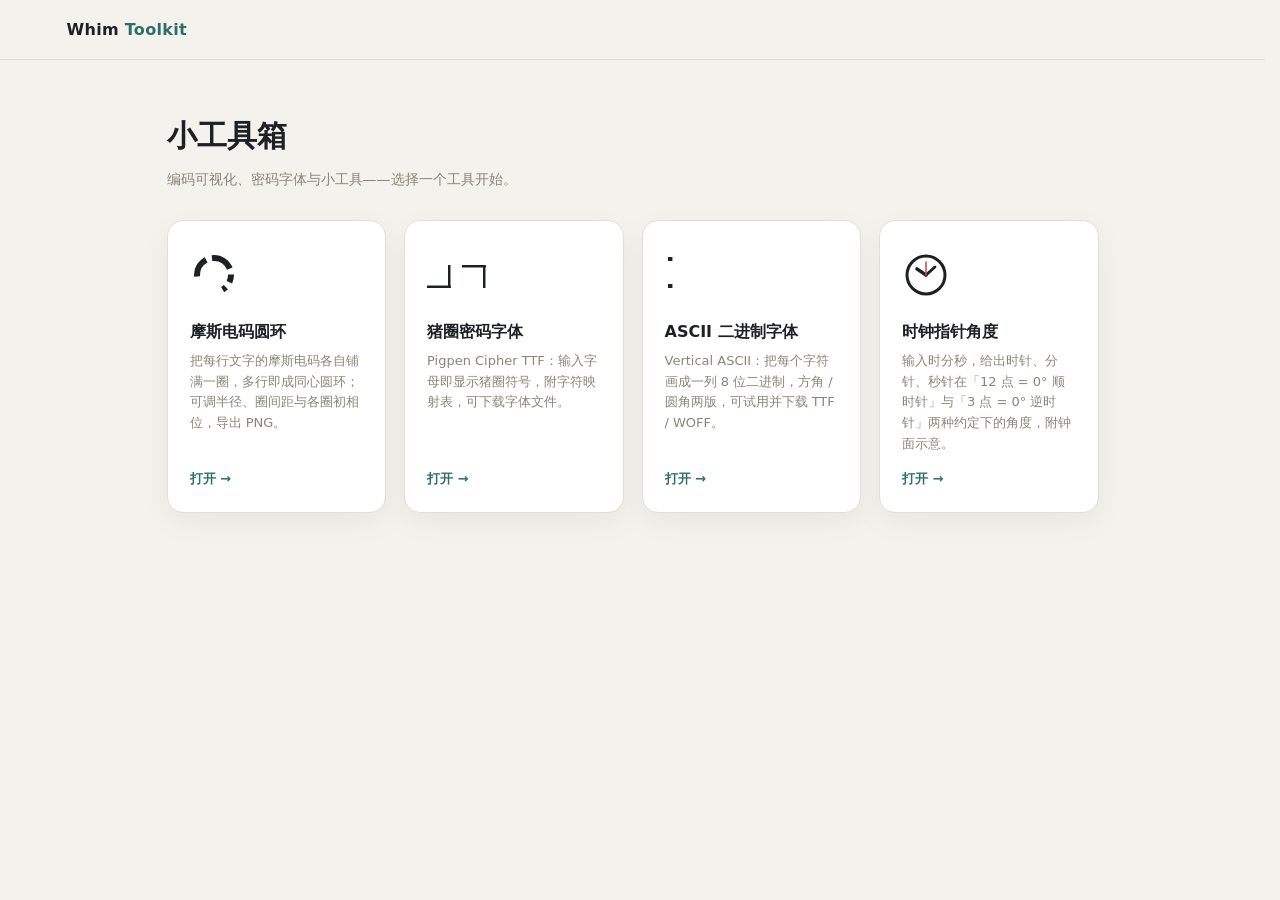
==== commit 04a7938a: "单文件拆分为每工具一文件的结构 index.html 只留页面骨架与各视图 HTML；样式拆到 css/（base 共用 + morse/clock 专属）， 逻辑拆到 js/（fonts 内嵌字体、" ====
--- a/index.html
+++ b/index.html
@@ -6,97 +6,9 @@
 <meta name="description" content="Whim Toolkit：摩斯电码圆环、猪圈密码字体、ASCII 二进制字体与小工具集合">
 <link rel="icon" href="data:image/svg+xml,%3Csvg xmlns='http://www.w3.org/2000/svg' viewBox='0 0 48 48'%3E%3Ccircle cx='24' cy='24' r='17' fill='none' stroke='%232f6f6a' stroke-width='6' stroke-dasharray='20 6 8 6 4 34' transform='rotate(-90 24 24)'/%3E%3C/svg%3E">
 <title>Whim Toolkit · 工具箱</title>
-<style>
-/* ===== 基础（沿用 morse-circle 的设计语言）===== */
-:root{
-  --bg:#f4f2ec; --panel:#ffffff; --ink:#1d2126; --line:#e3dfd5;
-  --accent:#2f6f6a; --danger:#c94f4f; --muted:#8a8577;
-}
-*{box-sizing:border-box}
-html{scrollbar-gutter:stable}
-body{margin:0;font:14px/1.6 system-ui,"Segoe UI","Microsoft YaHei",sans-serif;background:var(--bg);color:var(--ink)}
-
-/* ===== 顶栏 ===== */
-.topbar{position:sticky;top:0;z-index:20;background:var(--bg);border-bottom:1px solid var(--line)}
-.topbar-inner{max-width:1180px;margin:0 auto;padding:12px 24px;display:flex;align-items:center;justify-content:space-between;gap:16px;flex-wrap:wrap}
-.brand{font-weight:700;font-size:16px;color:var(--ink);text-decoration:none;letter-spacing:.3px}
-.brand em{font-style:normal;color:var(--accent)}
-.topbar nav{display:flex;gap:6px;flex-wrap:wrap}
-.topbar nav a{padding:6px 14px;border-radius:999px;text-decoration:none;color:var(--ink);font-size:13px;border:1px solid transparent}
-.topbar nav a:hover{background:#fff;border-color:var(--line)}
-.topbar nav a.on{background:var(--ink);color:#fff;border-color:var(--ink)}
-.topbar nav.hide{visibility:hidden}
-
-/* ===== 视图切换 ===== */
-.view{display:none}
-.view.active{display:block}
-
-/* ===== 首页 ===== */
-.hero{max-width:980px;margin:0 auto;padding:52px 24px 4px}
-.hero h1{font-size:30px;margin:0 0 8px}
-.hero p{color:var(--muted);margin:0}
-.cards{display:grid;grid-template-columns:repeat(auto-fit,minmax(250px,1fr));gap:18px;max-width:980px;margin:26px auto 0;padding:0 24px 36px}
-.card{display:flex;flex-direction:column;background:var(--panel);border:1px solid var(--line);border-radius:16px;padding:22px;color:var(--ink);text-decoration:none;box-shadow:0 10px 30px rgba(0,0,0,.05);transition:transform .15s,box-shadow .15s}
-.card:hover{transform:translateY(-3px);box-shadow:0 14px 34px rgba(0,0,0,.09)}
-.card-icon{height:64px;display:flex;align-items:center;font-size:44px;line-height:1;color:var(--ink)}
-.card h2{font-size:16px;margin:12px 0 6px}
-.card p{margin:0;color:var(--muted);font-size:13px}
-.card .go{margin-top:auto;padding-top:14px;font-size:13px;color:var(--accent);font-weight:600}
-
-/* ===== 摩斯圆环（原样保留）===== */
-.app{display:flex;gap:24px;max-width:1180px;margin:0 auto;padding:24px;align-items:flex-start}
-.panel{width:300px;flex:none;background:var(--panel);border:1px solid var(--line);border-radius:14px;padding:20px;position:sticky;top:76px}
-h1{font-size:18px;margin:0 0 4px}
-.sub{color:var(--muted);font-size:12px;margin:0 0 16px}
-label{display:block;font-size:13px;margin:14px 0 6px}
-input[type=text]{width:100%;padding:8px 10px;border:1px solid var(--line);border-radius:8px;font-size:14px}
-input[type=text]:focus{outline:2px solid var(--accent);outline-offset:0;border-color:transparent}
-input[type=range]{flex:1;accent-color:var(--accent)}
-.row{display:flex;gap:10px;align-items:center}
-input[type=number]{width:80px;padding:6px 8px;border:1px solid var(--line);border-radius:8px;font-size:13px;font-variant-numeric:tabular-nums;color:var(--ink)}
-input[type=number]:focus{outline:2px solid var(--accent);outline-offset:0;border-color:transparent}
-.morse-out{margin-top:10px;background:#f7f5ef;border:1px dashed var(--line);border-radius:8px;padding:8px 10px;font-family:ui-monospace,Consolas,monospace;font-size:13px;letter-spacing:1px;word-break:break-all;min-height:20px;color:#3d4450;white-space:pre-line}
-.p-row{display:flex;gap:10px;align-items:center;margin:6px 0}
-.p-row .p-tag{flex:none;min-width:34px;font-size:12px;color:var(--muted)}
-.unit-info{font-size:12px;color:var(--muted);margin-top:6px}
-.skipped{font-size:12px;color:var(--danger);margin-top:4px}
-.seg{display:flex;border:1px solid var(--line);border-radius:8px;overflow:hidden}
-.seg button{flex:1;padding:8px 0;border:0;background:transparent;font-size:13px;cursor:pointer;color:var(--ink)}
-.seg button.on{background:var(--accent);color:#fff}
-.check{display:flex;align-items:center;gap:8px;margin:16px 0 0;font-size:13px}
-.check input{accent-color:var(--accent)}
-#save{width:100%;margin-top:18px;padding:9px 0;border:1px solid var(--ink);background:var(--ink);color:#fff;border-radius:8px;font-size:13px;cursor:pointer}
-#save:hover{background:#000}
-.tip{font-size:12px;color:var(--muted);margin:16px 0 0}
-.stage{flex:1;display:flex;justify-content:center}
-canvas{background:#fff;border:1px solid var(--line);border-radius:14px;max-width:100%;height:auto;box-shadow:0 10px 30px rgba(0,0,0,.06)}
-.stage img{display:none;background:#fff;border:1px solid var(--line);border-radius:14px;max-width:100%;height:auto;box-shadow:0 10px 30px rgba(0,0,0,.06)}
-@media (pointer:coarse){.stage canvas{display:none}.stage img{display:block}}
-
-/* ===== 字体工具页 ===== */
-.tool{display:flex;gap:24px;max-width:1180px;margin:0 auto;padding:24px;align-items:flex-start}
-.tmain{flex:1;min-width:0}
-textarea{width:100%;min-height:64px;padding:8px 10px;border:1px solid var(--line);border-radius:8px;font-size:14px;font-family:inherit;resize:vertical;background:#fff;color:var(--ink)}
-textarea:focus{outline:2px solid var(--accent);outline-offset:0;border-color:transparent}
-.btn{width:100%;margin-top:18px;padding:9px 0;border:1px solid var(--ink);background:var(--ink);color:#fff;border-radius:8px;font-size:13px;cursor:pointer}
-.btn:hover{background:#000}
-.btn.ghost{margin-top:8px;background:transparent;color:var(--ink)}
-.btn.ghost:hover{background:#f7f5ef}
-.hint{font-size:12px;color:var(--muted);margin:10px 0 0}
-.how{margin-top:14px;font-size:12px;color:var(--muted)}
-.how summary{cursor:pointer}
-.how p{margin:6px 0 0}
-.sample{background:#fff;border:1px solid var(--line);border-radius:14px;padding:34px;min-height:250px;box-shadow:0 10px 30px rgba(0,0,0,.06)}
-.sample.dark{background:#1d2126;border-color:#1d2126;color:#f4f2ec}
-.sample p{margin:0;line-height:1.7;white-space:pre-wrap;word-break:break-word}
-.sec-title{margin:30px 0 12px;font-size:14px;font-weight:600;color:var(--muted)}
-.charmap{display:grid;grid-template-columns:repeat(auto-fill,minmax(62px,1fr));gap:10px}
-.cm-cell{background:#fff;border:1px solid var(--line);border-radius:10px;padding:10px 4px 7px;text-align:center}
-.cm-cell .g{display:flex;align-items:center;justify-content:center;height:46px;font-size:34px;line-height:1.1}
-.cm-cell .k{display:block;font-size:11px;color:var(--muted)}
-
-@media (max-width:900px){.app,.tool{flex-direction:column}.panel{width:100%;position:static}}
-</style>
+<link rel="stylesheet" href="css/base.css">
+<link rel="stylesheet" href="css/morse.css">
+<link rel="stylesheet" href="css/clock.css">
 </head>
 <body>
 
@@ -107,6 +19,7 @@
       <a href="#/morse" data-nav="morse">摩斯圆环</a>
       <a href="#/pigpen" data-nav="pigpen">猪圈密码字体</a>
       <a href="#/ascii" data-nav="ascii">ASCII 二进制字体</a>
+      <a href="#/clock" data-nav="clock">时钟指针角度</a>
     </nav>
   </div>
 </header>
@@ -115,7 +28,7 @@
 <section id="view-home" class="view active">
   <div class="hero">
     <h1>小工具箱</h1>
-    <p>编码可视化与密码字体——选择一个工具开始。</p>
+    <p>编码可视化、密码字体与小工具——选择一个工具开始。</p>
   </div>
   <div class="cards">
     <a class="card" href="#/morse">
@@ -138,6 +51,14 @@
       <p>Vertical ASCII：把每个字符画成一列 8 位二进制，方角 / 圆角两版，可试用并下载 TTF / WOFF。</p>
       <span class="go">打开 →</span>
     </a>
+    <a class="card" href="#/clock">
+      <span class="card-icon" aria-hidden="true">
+        <svg viewBox="0 0 48 48" width="48" height="48"><circle cx="24" cy="24" r="19" fill="none" stroke="#1d2126" stroke-width="3"/><line x1="24" y1="24" x2="14.9" y2="17.9" stroke="#1d2126" stroke-width="3.5" stroke-linecap="round"/><line x1="24" y1="24" x2="32.9" y2="16" stroke="#1d2126" stroke-width="3" stroke-linecap="round"/><line x1="24" y1="24" x2="24" y2="11" stroke="#c94f4f" stroke-width="1.6" stroke-linecap="round"/></svg>
+      </span>
+      <h2>时钟指针角度</h2>
+      <p>输入时分秒，给出时针、分针、秒针在「12 点 = 0° 顺时针」与「3 点 = 0° 逆时针」两种约定下的角度，附钟面示意。</p>
+      <span class="go">打开 →</span>
+    </a>
   </div>
 </section>
 
@@ -297,482 +218,66 @@
   </div>
 </section>
 
-<script>
-"use strict";
-
-/* ===== 字体内嵌（base64 占位符由构建脚本替换）===== */
-const FONT_B64 = {
-  pigpenTtf: 'AAEAAAAKAIAAAwAgT1MvMk9PjWIAAAEoAAAAYGNtYXBgvNGRAAAB/AAAAFxnbHlmTLjBbgAAAsgAAA4oaGVhZC6mIGoAAACsAAAANmhoZWEF3gLAAAAA5AAAACRobXR4B2wAAAAAAYgAAAB0bG9jYVq+XkQAAAJYAAAAcG1heHAAPQAiAAABCAAAACBuYW1l8RsI1wAAEPAAAAGtcG9zdAADAAAAABKgAAAAIAABAAAAAQAAm/sVmF8PPPUAAQPoAAAAAOY47eoAAAAA5jjt6gAyAAAC7gO2AAAAAwACAAAAAAAAAAEAAAMg/zgAAAMgAAAAZAK8AAEAAAAAAAAAAAAAAAAAAAADAAEAAAA3ACAABQAAAAAAAgAAAAAAAAAAAAAAAAAAAAAAAwMXAZAABQAAAAAAAAAAAAAAAAAAAAAAAAAAAAAAAAAAAAAAAAAAAAAAAAABAAAAAAAAAAAAAAAAV0hJTQBAAAAwAgMg/[base64]//wAAAAAAIAAuAEEAYTAC//8AAP/hAAj/wf+70DQAAQAAAAAAAAAAAAAAAAAAAAAADQANACAAOQBLAGUAhQCeALIAzADfAQcBNQFdAY0BwwHyAhwCTAJ2AowCowK6AtEC/QMpA1UDggOVA64DwAPaA/oEEwQnBEEEVAR8BKoE0gUCBTgFZwWRBcEF6wYBBhgGLwZGBnIGngbKBvcHFAABADIAMgLuA7YAAwAANyERITICvP1EMgOEAAIAlgAAAqYCEAADAAcAADMhNSEFMxEjlgIQ/fAB2Dg4ODgCEAAAAwB6AAACpgIQAAMABwALAAAzITUhFTMRIwEzESN6Aiz91Dg4AfQ4ODg4AhD98AIQAAACAHoAAAKKAhAAAwAHAAAzITUhFTMRI3oCEP3wODg4OAIQAAADAJYAAAKmAiwAAwAHAAsAADMhNSERITUhATMRI5YCEP3wAhD98AHYODg4Abw4/dQCLAAABAB6AAACpgIsAAMABwALAA8AADMhNSERITUhETMRIwEzESN6Aiz91AIs/dQ4OAH0ODg4Abw4/dQCLP3UAiwAAAMAegAAAooCLAADAAcACwAAMyE1IREhNSERMxEjegIQ/fACEP3wODg4Abw4/dQCLAAAAgCWAAACpgIQAAMABwAAEyE1IQEzESOWAhD98AHYODgB2Dj98AIQAAMAegAAAqYCEAADAAcACwAAEyE1IREzESMBMxEjegIs/dQ4OAH0ODgB2Dj98AIQ/[base64]/AnoCLP3UODgB9Dg4vgIHCwwMCwcCAgcLDAwLBzg4AhD98AIQ+gwLBwICBwsMDAsHAgIHCwADAHoAAAKKAhAAAwAHABcAADMhNSEVMxEjBS8DDwMfAz8CegIQ/fA4OAE2AgcLDAwLBwICBwsMDAsHODgCEPoMCwcCAgcLDAwLBwICBwsAAAQAlgAAAqYCLAADAAcACwAbAAAzITUhESE1IQEzESMDLwMPAx8DPwKWAhD98AIQ/fAB2Dg4vgIHCwwMCwcCAgcLDAwLBzgBvDj91AIs/uoMCwcCAgcLDAwLBwICBwsAAAUAegAAAqYCLAADAAcACwAPAB8AADMhNSERITUhETMRIwEzESMDLwMPAx8DPwJ6Aiz91AIs/dQ4OAH0ODi+AgcLDAwLBwICBwsMDAsHOAG8OP3UAiz91AIs/uoMCwcCAgcLDAwLBwICBwsAAAQAegAAAooCLAADAAcACwAbAAAzITUhESE1IREzESMBLwMPAx8DPwJ6AhD98AIQ/fA4OAE2AgcLDAwLBwICBwsMDAsHOAG8OP3UAiz+6gwLBwICBwsMDAsHAgIHCwADAJYAAAKmAhAAAwAHABcAABMhNSEBMxEjAy8DDwMfAz8ClgIQ/fAB2Dg4vgIHCwwMCwcCAgcLDAwLBwHYOP3wAhD+6gwLBwICBwsMDAsHAgIHCwAEAHoAAAKmAhAAAwAHAAsAGwAAEyE1IREzESMBMxEjAy8DDwMfAz8CegIs/dQ4OAH0ODi+AgcLDAwLBwICBwsMDAsHAdg4/fACEP3wAhD+6gwLBwICBwsMDAsHAgIHCwADAHoAAAKKAhAAAwAHABcAABMhNSERMxEjAS8DDwMfAz8CegIQ/fA4OAE2AgcLDAwLBwICBwsMDAsHAdg4/fACEP7qDAsHAgIHCwwMCwcCAgcLAAACAF8AAALBAnsAAwAHAAAhATcTMRMXAQGQ/s8y//8y/s8CYhn+AgH+Gf2eAAIAawAAAucCYgADAAcAAAElNwExASclAmn+AhoCYv2eGgH+ATH/Mv7P/s8y/wACADkAAAK1AmIAAwAHAAATARcFMQUHATkCYhr+AgH+Gv2eATEBMTL//zIBMQAAAgBfAAACwQJ7AAMABwAAAQMnATEBBwMBkP8yATEBMTL/Af7+AhkCYv2eGQH+AAMAXwAAAsECewADAAcAFwAAIQE3EzETFwETLwMPAx8DPwIBkP7PMv//Mv7PIAIHCwwMCwcCAgcLDAwLBwJiGf4CAf4Z/Z4BkgwKBwMDBwoMDQoHAgIHCgADAGsAAALnAmIAAwAHABcAAAElNwExASclIy8DDwMfAz8CAmn+AhoCYv2eGgH+9AIHCwwMCwcCAgcLDAwLBwEx/zL+z/7PMv8MCwcCAgcLDAwLBwICBwsAAwA5AAACtQJiAAMABwAXAAATARcFMQUHASEvAw8DHwM/AjkCYhr+AgH+Gv2eAbICBwsMDAsHAgIHCwwMCwcBMQExMv//MgExDAsHAgIHCwwMCwcCAgcLAAMAXwAAAsECewADAAcAFwAAAQMnATEBBwMTLwMPAx8DPwIBkP8yATEBMTL/IAIHCwwMCwcCAgcLDAwLBwH+/gIZAmL9nhkB/v7sDAoHAwMHCgwNCgcCAgcKAAIAlgAAAqYCEAADAAcAADMhNSEFMxEjlgIQ/fAB2Dg4ODgCEAAAAwB6AAACpgIQAAMABwALAAAzITUhFTMRIwEzESN6Aiz91Dg4AfQ4ODg4AhD98AIQAAACAHoAAAKKAhAAAwAHAAAzITUhFTMRI3oCEP3wODg4OAIQAAADAJYAAAKmAiwAAwAHAAsAADMhNSERITUhATMRI5YCEP3wAhD98AHYODg4Abw4/dQCLAAABAB6AAACpgIsAAMABwALAA8AADMhNSERITUhETMRIwEzESN6Aiz91AIs/dQ4OAH0ODg4Abw4/dQCLP3UAiwAAAMAegAAAooCLAADAAcACwAAMyE1IREhNSERMxEjegIQ/fACEP3wODg4Abw4/dQCLAAAAgCWAAACpgIQAAMABwAAEyE1IQEzESOWAhD98AHYODgB2Dj98AIQAAMAegAAAqYCEAADAAcACwAAEyE1IREzESMBMxEjegIs/dQ4OAH0ODgB2Dj98AIQ/[base64]/AnoCLP3UODgB9Dg4vgIHCwwMCwcCAgcLDAwLBzg4AhD98AIQ+gwLBwICBwsMDAsHAgIHCwADAHoAAAKKAhAAAwAHABcAADMhNSEVMxEjBS8DDwMfAz8CegIQ/fA4OAE2AgcLDAwLBwICBwsMDAsHODgCEPoMCwcCAgcLDAwLBwICBwsAAAQAlgAAAqYCLAADAAcACwAbAAAzITUhESE1IQEzESMDLwMPAx8DPwKWAhD98AIQ/fAB2Dg4vgIHCwwMCwcCAgcLDAwLBzgBvDj91AIs/uoMCwcCAgcLDAwLBwICBwsAAAUAegAAAqYCLAADAAcACwAPAB8AADMhNSERITUhETMRIwEzESMDLwMPAx8DPwJ6Aiz91AIs/dQ4OAH0ODi+AgcLDAwLBwICBwsMDAsHOAG8OP3UAiz91AIs/uoMCwcCAgcLDAwLBwICBwsAAAQAegAAAooCLAADAAcACwAbAAAzITUhESE1IREzESMBLwMPAx8DPwJ6AhD98AIQ/fA4OAE2AgcLDAwLBwICBwsMDAsHOAG8OP3UAiz+6gwLBwICBwsMDAsHAgIHCwADAJYAAAKmAhAAAwAHABcAABMhNSEBMxEjAy8DDwMfAz8ClgIQ/fAB2Dg4vgIHCwwMCwcCAgcLDAwLBwHYOP3wAhD+6gwLBwICBwsMDAsHAgIHCwAEAHoAAAKmAhAAAwAHAAsAGwAAEyE1IREzESMBMxEjAy8DDwMfAz8CegIs/dQ4OAH0ODi+AgcLDAwLBwICBwsMDAsHAdg4/fACEP3wAhD+6gwLBwICBwsMDAsHAgIHCwADAHoAAAKKAhAAAwAHABcAABMhNSERMxEjAS8DDwMfAz8CegIQ/fA4OAE2AgcLDAwLBwICBwsMDAsHAdg4/fACEP7qDAsHAgIHCwwMCwcCAgcLAAACAF8AAALBAnsAAwAHAAAhATcTMRMXAQGQ/s8y//8y/s8CYhn+AgH+Gf2eAAIAawAAAucCYgADAAcAAAElNwExASclAmn+AhoCYv2eGgH+ATH/Mv7P/s8y/wACADkAAAK1AmIAAwAHAAATARcFMQUHATkCYhr+AgH+Gv2eATEBMTL//zIBMQAAAgBfAAACwQJ7AAMABwAAAQMnATEBBwMBkP8yATEBMTL/Af7+AhkCYv2eGQH+AAMAXwAAAsECewADAAcAFwAAIQE3EzETFwETLwMPAx8DPwIBkP7PMv//Mv7PIAIHCwwMCwcCAgcLDAwLBwJiGf4CAf4Z/Z4BkgwKBwMDBwoMDQoHAgIHCgADAGsAAALnAmIAAwAHABcAAAElNwExASclIy8DDwMfAz8CAmn+AhoCYv2eGgH+9AIHCwwMCwcCAgcLDAwLBwEx/zL+z/7PMv8MCwcCAgcLDAwLBwICBwsAAwA5AAACtQJiAAMABwAXAAATARcFMQUHASEvAw8DHwM/AjkCYhr+AgH+Gv2eAbICBwsMDAsHAgIHCwwMCwcBMQExMv//MgExDAsHAgIHCwwMCwcCAgcLAAMAXwAAAsECewADAAcAFwAAAQMnATEBBwMTLwMPAx8DPwIBkP8yATEBMTL/IAIHCwwMCwcCAgcLDAwLBwH+/gIZAmL9nhkB/[base64]',
-  asciiTtf: 'AAEAAAAKAIAAAwAgT1MvMke5Rm4AAAEoAAAAYGNtYXABBgDiAAACDAAAAExnbHlmekUCBwAAAtwAAAnsaGVhZC13UmQAAACsAAAANmhoZWED/gA+AAAA5AAAACRobXR4CCAHbAAAAYgAAACCbG9jYVCCTi8AAAJYAAAAgm1heHAARQASAAABCAAAACBuYW1lx47PHgAADMgAAAMDcG9zdMZMnNcAAA/MAAACkgABAAAAAQAA7x+3Ll8PPPUAAwPoAAAAAObCh2QAAAAA5sKHZAAoAAAAtAK8AAAAAwACAAAAAAAAAAEAAAMg/zgAAADcACgAKAC0AAEAAAAAAAAAAAAAAAAAAAABAAEAAABAABAABAAAAAAAAgAAAAAAAAAAAAAAAAAAAAAABADcAZAABQAAAAAAAAAAAAAAAAAAAAAAAAAAAAAAAAAAAAAAAAAAAAAAAAABAAAAAAAAAAAAAAAAPz8/PwDAACAAegMg/[base64]//wAAACAAMABBAGH////h/9L/y//[base64]/nBkZAACADwAZACgAlgAAwAHAAATNTMVAzUzFTxkZGQBkMjI/tRkZAACADwAAACgAlgAAwAHAAATNTMVAzUzFTxkZGQBkMjI/[base64]/nBkZMhkZAAAAgA8AGQAoAK8AAMABwAAEzUzFQM1MxU8ZGRkAlhkZP4MyMgAAgA8AAAAoAK8AAMABwAAEzUzFQMRMxE8ZGRkAlhkZP2oASz+1AACADwBLACgArwAAwAHAAATNTMVAzUzFTxkZGQCWGRk/tRkZAADADwAAACgArwAAwAHAAsAABM1MxUDNTMVAzUzFTxkZGRkZAJYZGT+1GRk/tRkZAADADwAZACgArwAAwAHAAsAABM1MxUDNTMVBzUzFTxkZGRkZAJYZGT+1GRkyGRkAAADADwAAACgArwAAwAHAAsAABM1MxUDNTMVAzUzFTxkZGRkZAJYZGT+1GRk/tTIyAACADwAyACgArwAAwAHAAATNTMVAzUzFTxkZGQCWGRk/nDIyAADADwAAACgArwAAwAHAAsAABM1MxUDNTMVBzUzFTxkZGRkZAJYZGT+cMjIyGRkAAACADwAZACgArwAAwAHAAATNTMVAxEzETxkZGQCWGRk/gwBLP7UAAIAPAAAAKACvAADAAcAABM1MxUDETMRPGRkZAJYZGT9qAGQ/nAAAgA8AZAAoAK8AAMABwAAEzUzFQc1MxU8ZGRkAlhkZMhkZAAAAwA8AAAAoAK8AAMABwALAAATNTMVBzUzFQM1MxU8ZGRkZGQCWGRkyGRk/nBkZAAAAwA8AGQAoAK8AAMABwALAAATNTMVBzUzFQM1MxU8ZGRkZGQCWGRkyGRk/tRkZAAAAwA8AAAAoAK8AAMABwALAAATNTMVBzUzFQM1MxU8ZGRkZGQCWGRkyGRk/[base64]/[base64]/tQAAgA8ASwAoAK8AAMABwAAEzUzFQc1MxU8ZGRkAfTIyMhkZAAAAwA8AAAAoAK8AAMABwALAAATNTMVBzUzFQM1MxU8ZGRkZGQB9MjIyGRk/[base64]/tQAAgA8AAAAoAK8AAMABwAAEzUzFQMRMxE8ZGRkAfTIyP4MAZD+cAABADwBkACgArwAAwAAExEzETxkAZABLP7UAAIAPAAAAKACvAADAAcAABMRMxEDNTMVPGRkZAGQASz+1P5wZGQAAgA8AGQAoAK8AAMABwAAExEzEQM1MxU8ZGRkAZABLP7U/tRkZAACADwAAACgArwAAwAHAAATETMRAzUzFTxkZGQBkAEs/tT+cMjIAAIAPADIAKACvAADAAcAABMRMxEHNTMVPGRkZAGQASz+1MhkZAAAAwA8AAAAoAK8AAMABwALAAATETMRBzUzFQc1MxU8ZGRkZGQBkAEs/tTIZGTIZGQAAgA8AGQAoAK8AAMABwAAExEzEQM1MxU8ZGRkAZABLP7U/tTIyAACADwAAACgArwAAwAHAAATETMRAxEzETxkZGQBkAEs/tT+cAEs/tQAAQA8ASwAoAK8AAMAABMRMxE8ZAEsAZD+cAACADwAAACgArwAAwAHAAATETMRAzUzFTxkZGQBLAGQ/[base64]/[base64]',
-  asciiWoff: 'd09GRgABAAAAAAbAAAoAAAAAEmAAAQAAAAAAAAAAAAAAAAAAAAAAAAAAAABPUy8yAAABZAAAADMAAABgR7lGbmNtYXAAAAGsAAAAQwAAAEwBBgDiZ2x5ZgAAAnQAAAHZAAAJ7HpFAgdoZWFkAAAA9AAAADYAAAA2LXdSZGhoZWEAAAEsAAAAHgAAACQD/[base64]/LRgYmBUYTsDkmPYw7QFSCgwMABbDB68AeJxjuMOgwcDAYDNwEAAIYg+NAAB4nGNgYGBiYGBgBmIRIMkIplkYLIA0FwMHUI6JQYHBkiGKoer/f6CYAoMBgyND4v///x/+v/T/9P+jYB1QAABF5w3fAAAAAB0AHQApADsATQBfAHEAiACaAK0AugDNAN8A8QEDARUBLQE/AVIBZAF8AZQBrAG+AdYB6QH8Ag4CJgI+AlYCbQKKAqICuwLNAuUC/QMPAyEDMwNFA10DbwOCA5QDrAPDA9sD7QQFBBgEKwQ4BEsEXgRxBIQEnASvBMME0ATjBPYAAHiclZaxbcMwEEWPkgEWFmAEUSZI40Kdkc5lhvAAHMBlxtAIKT1ASg3AATSKWwshj6R0lHkUDUON+fj17+t0IuzgCAB/1QA1SNjDAeD05n6fX6eP2lzHVrU/SqlqeHzbq22rW9uCgLPo4be6mJ3wbrizEr3WUMHZKLr/pVupcVXh+nRVChmVYUbPZHX8vXTMSMJoI2NWqM5+oQI5s7rEGVOhyWtxJrppxHy6OR9cFx2urPebtfkeSET1D89OqotSjxtxyzBTU6JDcuR07DOrI539Qi05BhZz3/RGkhyek3TeQl6YJKc05tzVsbuR8KqgmtFX85J+SaKGKU7Ud3IqUZLW1ETdxWfaT1fMtI8pSfzxNcunmrVvkHSmaX58Vd/EhbxO8XLNW/u7lfoh5pc9dJd+tY7gK12Hz53UgY9ou6Nz3bHuOD8vizuadBMzF8TdaDb5+YLMNT9fnE7+bUAm+waTOe3ZrfnivOXni/PGzRdJlErfBc8uvZ3sIbnmNVc7o247bjPPsukS2K3p4vLcmi4+UTtdBJku4dvXJ/fTbx8S0fmAp1JfyIRWovcMJSOKeb6eo6cET+syh4n+s9R8UnAOo7MCzasLc5qtEYk5CcXUiJS1/A/KKl0FAAAAeJx9Uc1Kw0AYnGitKOhND+rhuwliQnqRgvRQhUJBLy14lW0T6uJ2U5Kt4JP4Fj6CVx/EJ/ANnGxXav3LkmR2vvlmvmQB7OIZEeorIkbAa9jkboHXcYi9gBvYRxrwBnbQC7hJxTDgbdzijl1RY4vMEV4DXqPjW8DrOMN7wA2cRscBb+AgGgbcxEk0DXgbL9HTTV46PVZGusPLfn+QT+ZGlZ+k5+JAxq0kTdNVvSwbKl1YWZGsdC/kmZ5oV4mymVwpp62Y3Dn2iqrk4dO5HY+0k5G2qnyUcWHmU1slcj28EOXEFbNEetqYPOu0zmVklL3vpAlukKOEg8YYCgaCLn/eJfpcA9YmmJNV1HxXLnXxN2WMFhIeTb3+85dfEypqC1hW/3b5O/ure0b9hLejp7BqyQiuiGqnOsGw13EtcmtN/Xz4MXObOSPvJP5tfdYjd2POapg+JVdxXsE1J7jwXrXasT7zfI99xidm6PDbzr2X8XPdk0mRfABds5DnAAB4nF2Px04DQBDF4gQIvffee0nZnU3oof0LF278P0hxJMRII99svUq18veo/L/n369RpcYQw4xQZ5QxxplgkimmmWGWOeZZYJEllllhlTXW2WCTLbbZYZc99jngkCOOOeGUM8654JIrrrmhQZMWbRKZoNChyy133PPAI0/176/PRqPdkE3Zkm2ZZJYhi+zIbp9JT9KT9CQ9SU/Sk/QkPWng6ckX+Srf5Lv86DO7I9vP9rP9bD/bz/az/Ww/28/2Q1/oC32hL/SFvtAX+kJfDHzuCfeEe8I94Z7inmK/2C/2i/1iv9gv9ov9Yr/0fgBqZ4wjAAAA',
-  roundedTtf: 'AAEAAAAKAIAAAwAgT1MvMke5Rm4AAAEoAAAAYGNtYXABBgDiAAACDAAAAExnbHlmoDiTGQAAAtwAAByKaGVhZC13VAYAAACsAAAANmhoZWED/[base64]/zgAAADcACgAKAC0AAEAAAAAAAAAAAAAAAAAAAABAAEAAABAAEAABAAAAAAAAgAAAAAAAAAAAAAAAAAAAAAABADcAZAABQAAAAAAAAAAAAAAAAAAAAAAAAAAAAAAAAAAAAAAAAAAAAAAAAABAAAAAAAAAAAAAAAAPz8/PwDAACAAegMg/[base64]//wAAACAAMABBAGH////h/9L/y//FAAEAAAAAAAAAAAAAAAAAHQAdADsAbwCjANkBDQFWAYwBwgHgAhQCRgJ4AqwC3gMmA1oDjgPABAgEUASaBM4FGAVMBYEFswX7BkMGjQbUBzEHewfFB/[base64]/[base64]/[base64]/[base64]/[base64]/[base64]/[base64]/[base64]/[base64]/[base64]/tQOFw3IDRcODhcNDRcODhcNAAAAAAAADgCuAAEAAAAAAAEAFgAAAAEAAAAAAAIABwAWAAEAAAAAAAMAIgAdAAEAAAAAAAQAHgA/[base64]',
-  roundedWoff: 'd09GRgABAAAAAAfgAAoAAAAAJdAAAQAAAAAAAAAAAAAAAAAAAAAAAAAAAABPUy8yAAABZAAAADMAAABgR7lGbmNtYXAAAAGsAAAAQwAAAEwBBgDiZ2x5ZgAAAnQAAAKwAAAciqA4kxloZWFkAAAA9AAAADYAAAA2LXdUBmhoZWEAAAEsAAAAHgAAACQD/[base64]/LRgYmBUYTsDkmPYw7QFSCgwMABbDB68AeJxjuMOgwcDAYDNwEAAIYg+NAAB4nGNgYGBiYGBgBmIRIMkIplkYLIA0FwMHUI6JQYHBkiGKoer/f6CYAoMBgyND4v///x/+v/T/[base64]/pDjI4gQ9wBrCat6/r9WqRVe/b3OQ/jTHp7uVb/c7z9DnPIYGHZAu/0ieYA5x/vrlZr+83m9XXi4vFIj8+/j67PD29nDWfybb6Zdob9Rek8FChts9eUU9n9Z3uBlpt5ll5/8P+v8Exk+CUPZzOnmsWh/XPoEXYd4XPppORNhWOSVU+2DG6kyBJkcUsCjaa2l4uPRk6RUSL9rr+apS0FCppiZ7VUxJamcnwXVUhPv3FsVaVoqRP9vXLMxlfVYz9R9aOKwZDFFXCEkqlura41S1zYvJlGGWMPn0MUMWw46fo2yaClDaniCHSVqNL3RiWcTGUokoZEHzMgXPKYcB0oZbPndA/ougHeYjTtmae406fOXnO2T6q98tZHFDjVF/z4cy7G/MwjSfL9npfdirf8iqXetTF8WYxoSqMEq9yhwFqHMMqn5pP6fMPkekkn0iV9z1ki6/hVIT4KF57nr3vEcqgx3A+Y/iN4Urkvvm/scUF/L3km13wnN2GZmXFxo/oKkp7Dv78nDld5VCdDnEiOl3rp9iT1R9ke/9EYibB6c9COntiT7SURfQOSdsmbvfMzig09qt+FuwOSd/P1CxoypjSp6HYuRNCYvdK4rnTmPrkZUHtT0wYJ40887RV10srsZeCe9iwn5zOaitfOyP5TlZjkT7Q6RtDTA5cAehzkg9LdFIiK4B7Vkr+nZVkM3+Oafws3p5U0jN/fRxuIqozIcYWBfXToJm/hRRfe0fP/DkW9Mx/Ci9zM/+pIkrN/N+UxGq0mcz3ZhY9LTnPB039nbWJLMdqcpDEmddDcgP9CoxMhPd4nJVQzWobMRD+ZDspDWmOpZSmDDlnl/XNkJqSuBgMycWG3HqQV4ujRtEuWm0gL9BDH6aPkefIo3Qky+TPlHaF159m5vuZBXCA3xAIj8D7+A5PD2/4tsZ9HOEw4QE+42vCO3iH7wnv4hN+JLyHn3z6EIO3XDkW+wn3cCBGCffxTUwTHuCL+JXwDj6K+4R3MRIPCe+J/[base64]/+401b/lrk1z9BfVP812VNvxewV/zw7EHdtTHDOKOgGP8Ncz2edIsyE9+2rjUbss4xKFP9t9LrjW8lpDLvfcK3l9IQLTnAWtcK0534T61PmmeioMOZNT6KWibmuuVLEqQlPOVbd7BO2qF9sEFI1XOmiWsboKlbWX9jFr8NZ/gC1q8N1AAB4nF2Px04DQBDF4gQIvffee0nZnU3oof0LF278P0hxJMRII99svUq18veo/L/n369RpcYQw4xQZ5QxxplgkimmmWGWOeZZYJEllllhlTXW2WCTLbbZYZc99jngkCOOOeGUM8654JIrrrmhQZMWbRKZoNChyy133PPAI0/176/PRqPdkE3Zkm2ZZJYhi+zIbp9JT9KT9CQ9SU/Sk/QkPWng6ckX+Srf5Lv86DO7I9vP9rP9bD/bz/az/Ww/28/2Q1/oC32hL/SFvtAX+kJfDHzuCfeEe8I94Z7inmK/2C/2i/1iv9gv9ov9Yr/0fgBqZ4wjAAAA'
-};
-(function injectFontFaces(){
-  const style = document.createElement('style');
-  style.textContent =
-    "@font-face{font-family:'Pigpen Cipher';src:url(data:font/ttf;base64," + FONT_B64.pigpenTtf + ") format('truetype');font-display:block}" +
-    "@font-face{font-family:'Vertical ASCII';src:url(data:font/woff;base64," + FONT_B64.asciiWoff + ") format('woff'),url(data:font/ttf;base64," + FONT_B64.asciiTtf + ") format('truetype');font-display:block}" +
-    "@font-face{font-family:'Vertical ASCII Rounded';src:url(data:font/woff;base64," + FONT_B64.roundedWoff + ") format('woff'),url(data:font/ttf;base64," + FONT_B64.roundedTtf + ") format('truetype');font-display:block}";
-  document.head.appendChild(style);
-})();
-
-/* ===== 路由（#/、#/morse、#/pigpen、#/ascii）===== */
-(function router(){
-  const VIEWS = ['home', 'morse', 'pigpen', 'ascii'];
-  const navLinks = document.querySelectorAll('[data-nav]');
-  function route(){
-    let h = location.hash.replace(/^#\/?/, '');
-    if (!VIEWS.includes(h)) h = 'home';
-    VIEWS.forEach(v => document.getElementById('view-' + v).classList.toggle('active', v === h));
-    navLinks.forEach(a => a.classList.toggle('on', a.dataset.nav === h));
-    // 右上角导航仅在工具页显示，主页隐藏
-    document.querySelector('.topbar nav').classList.toggle('hide', h === 'home');
-    window.scrollTo(0, 0);
-  }
-  window.addEventListener('hashchange', route);
-  route();
-})();
-
-/* ===== 共用小工具 ===== */
-const escHtml = s => s.replace(/[&<>"']/g, c => ({'&':'&amp;','<':'&lt;','>':'&gt;','"':'&quot;',"'":'&#39;'}[c]));
-
-function downloadFont(fileName, b64, mime){
-  const bin = atob(b64);
-  const bytes = new Uint8Array(bin.length);
-  for (let i = 0; i < bin.length; i++) bytes[i] = bin.charCodeAt(i);
-  const url = URL.createObjectURL(new Blob([bytes], { type: mime }));
-  const a = document.createElement('a');
-  a.href = url; a.download = fileName;
-  document.body.appendChild(a); a.click(); a.remove();
-  setTimeout(() => URL.revokeObjectURL(url), 5000);
-}
-
-function bindSize(range, num, onChange){
-  range.addEventListener('input', () => { num.value = range.value; onChange(); });
-  num.addEventListener('input', () => {
-    const v = parseFloat(num.value);
-    if (Number.isNaN(v)) return;
-    range.value = Math.min(+num.max, Math.max(+num.min, v));
-    onChange();
-  });
-  num.addEventListener('change', () => { num.value = range.value; });
-}
-
-function bindBg(lightBtn, darkBtn, stage){
-  lightBtn.addEventListener('click', () => {
-    stage.classList.remove('dark');
-    lightBtn.classList.add('on'); darkBtn.classList.remove('on');
-  });
-  darkBtn.addEventListener('click', () => {
-    stage.classList.add('dark');
-    darkBtn.classList.add('on'); lightBtn.classList.remove('on');
-  });
-}
-
-/* ===== 摩斯电码圆环（原工具移植）===== */
-(function morseRing(){
-  // ITU 标准摩斯电码表
-  const MORSE = {
-    A:'.-', B:'-...', C:'-.-.', D:'-..', E:'.', F:'..-.', G:'--.', H:'....',
-    I:'..', J:'.---', K:'-.-', L:'.-..', M:'--', N:'-.', O:'---', P:'.--.',
-    Q:'--.-', R:'.-.', S:'...', T:'-', U:'..-', V:'...-', W:'.--', X:'-..-',
-    Y:'-.--', Z:'--..',
-    '0':'-----','1':'.----','2':'..---','3':'...--','4':'....-','5':'.....',
-    '6':'-....','7':'--...','8':'---..','9':'----.',
-    '.':'.-.-.-', ',':'--..--', '?':'..--..', "'":'.----.', '!':'-.-.--',
-    '/':'-..-.', '(':'-.--.', ')':'-.--.-', '&':'.-...', ':':'---...',
-    ';':'-.-.-', '=':'-...-', '+':'.-.-.', '-':'-....-', '_':'..--.-',
-    '"':'.-..-.', '$':'...-..-', '@':'.--.-.'
-  };
-
-  const SIZE = 720;
-  const canvas = document.getElementById('c');
-  const ctx = canvas.getContext('2d');
-  const dpr = Math.max(1, window.devicePixelRatio || 1);
-  canvas.width = SIZE * dpr;
-  canvas.height = SIZE * dpr;
-  canvas.style.width = SIZE + 'px';
-  canvas.style.height = SIZE + 'px';
-  ctx.setTransform(dpr, 0, 0, dpr, 0, 0);
-  const CX = SIZE / 2, CY = SIZE / 2;
-
-  const $ = id => document.getElementById(id);
-  const els = {
-    text: $('text'), radius: $('radius'), stroke: $('stroke'), gap: $('gap'),
-    radiusNum: $('radiusNum'), strokeNum: $('strokeNum'), gapNum: $('gapNum'),
-    phaseRows: $('phaseRows'),
-    refCircle: $('refCircle'),
-    transparent: $('transparent'),
-    btnCW: $('btnCW'), btnCCW: $('btnCCW'), marker: $('marker'),
-    btnGapMid: $('btnGapMid'), btnSymStart: $('btnSymStart'),
-    btnButt: $('btnButt'), btnRound: $('btnRound'),
-    morseText: $('morseText'), unitInfo: $('unitInfo'), skippedInfo: $('skippedInfo'),
-    save: $('save')
-  };
-  let clockwise = true;
-  let roundCap = false;
-  let seamMid = true; // true: 初相位位于接缝间隔正中；false: 初相位即首个符号的起点
-  let phases = [0];   // 每圈独立的初相位（°），圈序即文字行序（自外向内）
-
-  // 圈数变化时重建每圈的初相位输入行，已有值尽量保留
-  let phaseEls = [];
-  function syncPhaseRows(n) {
-    while (phases.length < n) phases.push(0);
-    phases.length = n;
-    if (phaseEls.length === n) return;
-    els.phaseRows.innerHTML = '';
-    phaseEls = [];
-    for (let i = 0; i < n; i++) {
-      const row = document.createElement('div');
-      row.className = 'p-row';
-      const tag = document.createElement('span');
-      tag.className = 'p-tag';
-      tag.textContent = '圈' + (i + 1);
-      const range = document.createElement('input');
-      range.type = 'range'; range.min = 0; range.max = 360; range.step = 1; range.value = phases[i];
-      const num = document.createElement('input');
-      num.type = 'number'; num.min = 0; num.max = 360; num.step = 1; num.value = phases[i];
-      num.setAttribute('aria-label', '第' + (i + 1) + '圈初相位数值');
-      row.append(tag, range, num);
-      els.phaseRows.appendChild(row);
-      phaseEls.push({ range, num });
-      const commit = v => { phases[i] = v; draw(); };
-      range.addEventListener('input', () => { num.value = range.value; commit(+range.value); });
-      num.addEventListener('input', () => {
-        const v = parseFloat(num.value);
-        if (Number.isNaN(v)) return;
-        range.value = Math.min(360, Math.max(0, v));
-        commit(+range.value);
-      });
-      num.addEventListener('change', () => { num.value = range.value; phases[i] = +range.value; });
-    }
-  }
-
-  // 文本 → 摩斯时间单位序列：dot=1、dash=3、符号间隔=1、字母间隔=3、词间隔=7
-  function encode(text) {
-    const segments = [];
-    const skipped = new Set();
-    const words = text.toUpperCase().split(/\s+/).filter(Boolean);
-    const morseWords = [];
-    for (let w = 0; w < words.length; w++) {
-      if (w > 0) segments.push({ kind: 'gap', units: 7 });
-      const letters = [];
-      for (const ch of words[w]) {
-        const code = MORSE[ch];
-        if (!code) { skipped.add(ch); continue; }
-        if (letters.length) segments.push({ kind: 'gap', units: 3 });
-        letters.push(code);
-        for (let i = 0; i < code.length; i++) {
-          if (i) segments.push({ kind: 'gap', units: 1 });
-          segments.push({ kind: code[i] === '.' ? 'dot' : 'dash', units: code[i] === '.' ? 1 : 3 });
-        }
-      }
-      if (letters.length) morseWords.push(letters.join(' '));
-    }
-    // 圆环接缝：末符号与首符号在起点处相邻，补一段间隔把它们断开
-    // （多词时接缝是词边界取 7，单词时是字母边界取 3）
-    let seam = 0;
-    if (segments.length) { seam = words.length > 1 ? 7 : 3; segments.push({ kind: 'gap', units: seam }); }
-    return { segments, seam, skipped: [...skipped], morseText: morseWords.join(' / ') };
-  }
-
-  function draw() {
-    const R = +els.radius.value;          // 最外圈（第 1 行）的半径
-    const strokeW = +els.stroke.value;    // 所有圈共用的笔画粗细
-    const gapPx = +els.gap.value;         // 相邻圈边缘间隔（px），决定圈距
-    const dir = clockwise ? 1 : -1;
-
-    const lines = els.text.value.split('\n').map(s => s.trim()).filter(Boolean);
-    const encs = lines.map(encode);
-    const totalOf = e => e.segments.reduce((s, g) => s + g.units, 0);
-    // 只保留能编码出内容的行；每圈独立铺满自己的 360°
-    const rings = encs.map(e => ({ e, total: totalOf(e) })).filter(o => o.total > 0);
-    syncPhaseRows(rings.length);
-
-    els.morseText.textContent = rings.map(o => o.e.morseText).join('\n');
-    const skipped = new Set();
-    encs.forEach(o => o.skipped.forEach(ch => skipped.add(ch)));
-    const warns = [];
-    if (skipped.size) warns.push('已忽略无法编码的字符：' + [...skipped].join(' '));
-
-    ctx.clearRect(0, 0, SIZE, SIZE);
-    // 透明底导出：跳过白色填充；画布上的白底来自 CSS，仅用于预览，不影响导出像素
-    if (!els.transparent.checked) {
-      ctx.fillStyle = '#fff';
-      ctx.fillRect(0, 0, SIZE, SIZE);
-    }
-
-    if (!rings.length) {
-      ctx.fillStyle = '#8a8577';
-      ctx.font = '15px system-ui, "Microsoft YaHei", sans-serif';
-      ctx.textAlign = 'center';
-      ctx.fillText('请输入可编码的文字（字母 / 数字 / 常用标点）', CX, CY);
-      els.unitInfo.textContent = '';
-      els.skippedInfo.textContent = warns.join('；');
-      syncImg();
-      return;
-    }
-
-    const pitch = strokeW + gapPx; // 相邻圈的圆心距
-    const radii = rings.map((o, i) => R - i * pitch);
-    const drawn = [];
-    for (let i = 0; i < radii.length; i++) {
-      if (radii[i] > strokeW / 2) drawn.push(i);
-      else { warns.push('圈数过多：第 ' + (i + 1) + ' 圈起半径不足，已省略'); break; }
-    }
-    els.skippedInfo.textContent = warns.join('；');
-
-    els.unitInfo.textContent = rings.length === 1
-      ? '共 ' + rings[0].total + ' 个时间单位，每单位 ' + (360 / rings[0].total).toFixed(2) + '°，总角 360°'
-      : '共 ' + rings.length + ' 圈（自外向内）· 每圈铺满 360° · 单位数 ' + rings.map(o => o.total).join(' / ');
-
-    // 底层参考圆，便于看出每圈被铺满（可开关）
-    if (els.refCircle.checked) {
-      ctx.strokeStyle = 'rgba(29,33,38,.10)';
-      ctx.lineWidth = 1;
-      for (const i of drawn) {
-        ctx.beginPath();
-        ctx.arc(CX, CY, radii[i], 0, 2 * Math.PI);
-        ctx.stroke();
-      }
-    }
-
-    // 各圈共用的角度换算：初相位按圈独立，单位圆约定 0° 在 3 点钟方向、逆时针增加
-    const baseOf = (i, unit) =>
-      -phases[i] * Math.PI / 180 + (seamMid ? dir * rings[i].e.seam * unit / 2 : 0);
-
-    ctx.strokeStyle = '#1d2126';
-    ctx.fillStyle = '#1d2126';
-    ctx.lineWidth = strokeW;
-    ctx.lineCap = roundCap ? 'round' : 'butt';
-    for (const i of drawn) {
-      const rk = radii[i];
-      const unit = 2 * Math.PI / rings[i].total;
-      const base = baseOf(i, unit);
-      let cum = 0;
-      for (const g of rings[i].e.segments) {
-        if (g.kind !== 'gap') {
-          const a0 = base + dir * cum * unit;
-          const a1 = base + dir * (cum + g.units) * unit;
-          // 圆角下符号弧长不超过笔画宽度时，收短后的弧画不下端帽：
-          // 退化为与笔画等粗的圆珠，保证点划粗细一致（墨迹略超出名义单位、间隔稍窄）
-          if (roundCap && g.units * unit * rk <= strokeW) {
-            const mid = (a0 + a1) / 2;
-            ctx.beginPath();
-            ctx.arc(CX + Math.cos(mid) * rk, CY + Math.sin(mid) * rk,
-              strokeW / 2, 0, 2 * Math.PI);
-            ctx.fill();
-          } else {
-            let s0 = a0, s1 = a1;
-            if (roundCap) {
-              // 圆角端帽会在弧两端各延伸半个笔宽，将弧等量收短，
-              // 使墨迹（含端帽）角宽仍精确等于名义时间单位
-              const half = strokeW / (2 * rk);
-              s0 += dir * half;
-              s1 -= dir * half;
-            }
-            ctx.beginPath();
-            // 逆时针阅读时 s1 < s0，必须传 anticlockwise=true 才沿阅读方向绘制
-            ctx.arc(CX, CY, rk, s0, s1, !clockwise);
-            ctx.stroke();
-          }
-        }
-        cum += g.units;
-      }
-    }
-
-    if (els.marker.checked) {
-      // 多圈时红刻度随各圈相位分开放置，长度收缩到不越过圈间空隙
-      const ext = rings.length > 1 ? Math.max(4, Math.min(16, (pitch - strokeW) / 2 + 4)) : 16;
-      ctx.strokeStyle = '#c94f4f';
-      ctx.lineWidth = 3;
-      ctx.lineCap = 'round';
-      for (const i of drawn) {
-        const rk = radii[i];
-        const base = baseOf(i, 2 * Math.PI / rings[i].total);
-        const x = Math.cos(base), y = Math.sin(base);
-        ctx.beginPath();
-        ctx.moveTo(CX + x * (rk - strokeW / 2 - ext), CY + y * (rk - strokeW / 2 - ext));
-        ctx.lineTo(CX + x * (rk + strokeW / 2 + ext), CY + y * (rk + strokeW / 2 + ext));
-        ctx.stroke();
-      }
-    }
-
-    syncImg();
-  }
-
-  // 移动端长按保存：触屏设备上用 <img> 呈现同一画面（canvas 无法长按存图），
-  // 每次重绘后把画布导出为 data URL；桌面端 img 隐藏，不做无用导出
-  const coarsePointers = window.matchMedia('(pointer: coarse)');
-  const morseImg = $('morseImg');
-  function syncImg(){
-    if (coarsePointers.matches) morseImg.src = canvas.toDataURL('image/png');
-  }
-  if (coarsePointers.addEventListener) coarsePointers.addEventListener('change', syncImg);
-
-  els.text.addEventListener('input', draw);
-  els.marker.addEventListener('change', draw);
-  els.refCircle.addEventListener('change', draw);
-  els.transparent.addEventListener('change', draw);
-
-  // 滑块与数字输入框双向同步：数字框输入会夹取到滑块范围内
-  function bindRange(range, num) {
-    range.addEventListener('input', () => { num.value = range.value; draw(); });
-    num.addEventListener('input', () => {
-      const v = parseFloat(num.value);
-      if (Number.isNaN(v)) return;
-      range.value = Math.min(+num.max, Math.max(+num.min, v));
-      draw();
-    });
-    num.addEventListener('change', () => { num.value = range.value; });
-  }
-  bindRange(els.radius, els.radiusNum);
-  bindRange(els.stroke, els.strokeNum);
-  bindRange(els.gap, els.gapNum);
-  els.btnCW.addEventListener('click', () => {
-    clockwise = true;
-    els.btnCW.classList.add('on'); els.btnCCW.classList.remove('on');
-    draw();
-  });
-  els.btnCCW.addEventListener('click', () => {
-    clockwise = false;
-    els.btnCCW.classList.add('on'); els.btnCW.classList.remove('on');
-    draw();
-  });
-  els.btnButt.addEventListener('click', () => {
-    roundCap = false;
-    els.btnButt.classList.add('on'); els.btnRound.classList.remove('on');
-    draw();
-  });
-  els.btnRound.addEventListener('click', () => {
-    roundCap = true;
-    els.btnRound.classList.add('on'); els.btnButt.classList.remove('on');
-    draw();
-  });
-  els.btnGapMid.addEventListener('click', () => {
-    seamMid = true;
-    els.btnGapMid.classList.add('on'); els.btnSymStart.classList.remove('on');
-    draw();
-  });
-  els.btnSymStart.addEventListener('click', () => {
-    seamMid = false;
-    els.btnSymStart.classList.add('on'); els.btnGapMid.classList.remove('on');
-    draw();
-  });
-  els.save.addEventListener('click', () => {
-    const a = document.createElement('a');
-    a.download = 'morse-ring.png';
-    a.href = canvas.toDataURL('image/png');
-    a.click();
-  });
-
-  draw();
-})();
-
-/* ===== 猪圈密码字体试用 ===== */
-(function pigpenLab(){
-  const FAMILY = "'Pigpen Cipher'";
-  const CHARS = 'ABCDEFGHIJKLMNOPQRSTUVWXYZabcdefghijklmnopqrstuvwxyz.。';
-  const text = document.getElementById('pgText');
-  const size = document.getElementById('pgSize');
-  const sizeNum = document.getElementById('pgSizeNum');
-  const sample = document.getElementById('pgSample');
-  const stage = document.getElementById('pgStage');
-  const map = document.getElementById('pgMap');
-
-  function render(){
-    sample.style.fontFamily = FAMILY;
-    sample.style.fontSize = size.value + 'px';
-    sample.style.letterSpacing = '1px';
-    sample.textContent = text.value;
-  }
-
-  function renderMap(){
-    let html = '';
-    for (const ch of CHARS) {
-      html += '<div class="cm-cell"><span class="g" style="font-family:' + FAMILY + '">' +
-        escHtml(ch) + '</span><span class="k">' + escHtml(ch) + '</span></div>';
-    }
-    map.innerHTML = html;
-  }
-
-  text.addEventListener('input', render);
-  bindSize(size, sizeNum, render);
-  bindBg(document.getElementById('pgLight'), document.getElementById('pgDark'), stage);
-  document.getElementById('pgDl').addEventListener('click', () =>
-    downloadFont('PigpenCipher.ttf', FONT_B64.pigpenTtf, 'font/ttf'));
-
-  render();
-  renderMap();
-})();
-
-/* ===== ASCII 二进制字体试用 ===== */
-(function asciiLab(){
-  const VARIANTS = {
-    square:  { family: "'Vertical ASCII'",         ttf: 'asciiTtf',   woff: 'asciiWoff',   base: 'VerticalASCII-Regular' },
-    rounded: { family: "'Vertical ASCII Rounded'", ttf: 'roundedTtf', woff: 'roundedWoff', base: 'VerticalASCIIRounded-Regular' }
-  };
-  const CHARS = 'ABCDEFGHIJKLMNOPQRSTUVWXYZabcdefghijklmnopqrstuvwxyz0123456789';
-  let variant = 'square';
-
-  const text = document.getElementById('abText');
-  const size = document.getElementById('abSize');
-  const sizeNum = document.getElementById('abSizeNum');
-  const sample = document.getElementById('abSample');
-  const stage = document.getElementById('abStage');
-  const map = document.getElementById('abMap');
-  const sqBtn = document.getElementById('abSq');
-  const rdBtn = document.getElementById('abRd');
-  const ttfBtn = document.getElementById('abDlTtf');
-  const woffBtn = document.getElementById('abDlWoff');
-
-  function cell(glyph, label, family){
-    const style = family ? ' style="font-family:' + family + '"' : '';
-    return '<div class="cm-cell"><span class="g"' + style + '>' + escHtml(glyph) +
-      '</span><span class="k">' + escHtml(label) + '</span></div>';
-  }
-
-  function render(){
-    const v = VARIANTS[variant];
-    sample.style.fontFamily = v.family;
-    sample.style.fontSize = size.value + 'px';
-    sample.style.lineHeight = '2.1';
-    sample.style.letterSpacing = '.04em';
-    sample.textContent = text.value;
-  }
-
-  function renderMap(){
-    const v = VARIANTS[variant];
-    let html = '';
-    for (const ch of CHARS) html += cell(ch, ch, v.family);
-    html += cell('␣', '空格', null);
-    map.innerHTML = html;
-  }
-
-  function updateButtons(){
-    const v = VARIANTS[variant];
-    ttfBtn.textContent = '下载 TTF · ' + v.base + '.ttf';
-    woffBtn.textContent = '下载 WOFF · ' + v.base + '.woff';
-  }
-
-  function setVariant(name){
-    variant = name;
-    sqBtn.classList.toggle('on', name === 'square');
-    rdBtn.classList.toggle('on', name === 'rounded');
-    render(); renderMap(); updateButtons();
-  }
-
-  sqBtn.addEventListener('click', () => setVariant('square'));
-  rdBtn.addEventListener('click', () => setVariant('rounded'));
-  text.addEventListener('input', render);
-  bindSize(size, sizeNum, render);
-  bindBg(document.getElementById('abLight'), document.getElementById('abDark'), stage);
-  ttfBtn.addEventListener('click', () => { const v = VARIANTS[variant]; downloadFont(v.base + '.ttf', FONT_B64[v.ttf], 'font/ttf'); });
-  woffBtn.addEventListener('click', () => { const v = VARIANTS[variant]; downloadFont(v.base + '.woff', FONT_B64[v.woff], 'font/woff'); });
-
-  render(); renderMap(); updateButtons();
-})();
-</script>
+<!-- ===== 时钟指针角度 ===== -->
+<section id="view-clock" class="view">
+  <div class="tool">
+    <aside class="panel">
+      <h1>时钟指针角度</h1>
+      <p class="sub">输入时分秒，计算三根指针在两种约定下的角度</p>
+
+      <label for="ckH">时（0–23）</label>
+      <input type="number" id="ckH" min="0" max="23" step="1" value="10" aria-label="时">
+
+      <label for="ckM">分（0–59）</label>
+      <input type="number" id="ckM" min="0" max="59" step="1" value="8" aria-label="分">
+
+      <label for="ckS">秒（0–59，可含小数）</label>
+      <input type="number" id="ckS" min="0" max="59" step="any" value="0" aria-label="秒">
+
+      <button class="btn" id="ckNow">填入当前时间</button>
+      <label class="check"><input type="checkbox" id="ckLive">跟随当前时间（实时刷新）</label>
+
+      <p class="tip">三根指针都连续转动：秒针每秒 6°；分针每分钟走 6°，且随秒每秒再推进 0.1°；时针每小时走 30°，并随分、秒连续推进。钟面角（12 点为 0°，顺时针为正）：秒针 = 6°×秒；分针 = 6°×(分 + 秒/60)；时针 = 30°×(时 mod 12 + 分/60 + 秒/3600)，结果统一归一到 0°~360°。数学约定（3 点即 x 轴正方向为 0°，逆时针为正）与钟面角描述同一根指针，换算：数学角 = (90° − 钟面角) mod 360°，其中 12 点方向即数学 90°。24 小时制输入会自动按 12 小时制折算，下午 3 点与凌晨 3 点针位相同。</p>
+    </aside>
+
+    <main class="tmain">
+      <div class="clock-wrap">
+        <svg id="ckSvg" class="clock-face" viewBox="0 0 300 300" role="img" aria-label="当前输入时刻的钟面示意">
+          <circle cx="150" cy="150" r="139" fill="none" stroke="#e3dfd5" stroke-width="1.5"/>
+          <g id="ckTicks"></g>
+          <line id="ckHandH" x1="150" y1="150" x2="150" y2="80" stroke="#1d2126" stroke-width="8" stroke-linecap="round"/>
+          <line id="ckHandM" x1="150" y1="150" x2="150" y2="42" stroke="#1d2126" stroke-width="5" stroke-linecap="round"/>
+          <line id="ckHandS" x1="150" y1="150" x2="150" y2="30" stroke="#c94f4f" stroke-width="2" stroke-linecap="round"/>
+          <circle cx="150" cy="150" r="6" fill="#1d2126"/>
+          <circle cx="150" cy="150" r="2.4" fill="#fff"/>
+        </svg>
+        <table class="ang">
+          <thead>
+            <tr>
+              <th scope="col">指针</th>
+              <th scope="col">钟面约定<br><small>12 点为 0°，顺时针为正</small></th>
+              <th scope="col">数学约定<br><small>3 点（x 正轴）为 0°，逆时针为正</small></th>
+            </tr>
+          </thead>
+          <tbody>
+            <tr><th scope="row">时针</th><td id="ckHc"></td><td id="ckHm"></td></tr>
+            <tr><th scope="row">分针</th><td id="ckMc"></td><td id="ckMm"></td></tr>
+            <tr><th scope="row">秒针</th><td id="ckSc"></td><td id="ckSm"></td></tr>
+          </tbody>
+        </table>
+      </div>
+      <p class="hint">两种约定是同一根指针的两种读法：数学角 = (90° − 钟面角) mod 360°；角度均落在 0°~360°（不含 360°）。</p>
+    </main>
+  </div>
+</section>
+
+<!-- 脚本按依赖顺序引入：fonts → common → router → 各工具 -->
+<script src="js/fonts.js"></script>
+<script src="js/common.js"></script>
+<script src="js/router.js"></script>
+<script src="js/morse.js"></script>
+<script src="js/pigpen.js"></script>
+<script src="js/ascii.js"></script>
+<script src="js/clock.js"></script>
 </body>
 </html>
--- a/css/base.css
+++ b/css/base.css
@@ -0,0 +1,78 @@
+/* ===== 基础与共用（沿用 morse-circle 的设计语言）===== */
+:root{
+  --bg:#f4f2ec; --panel:#ffffff; --ink:#1d2126; --line:#e3dfd5;
+  --accent:#2f6f6a; --danger:#c94f4f; --muted:#8a8577;
+}
+*{box-sizing:border-box}
+html{scrollbar-gutter:stable}
+body{margin:0;font:14px/1.6 system-ui,"Segoe UI","Microsoft YaHei",sans-serif;background:var(--bg);color:var(--ink)}
+
+/* ===== 顶栏 ===== */
+.topbar{position:sticky;top:0;z-index:20;background:var(--bg);border-bottom:1px solid var(--line)}
+.topbar-inner{max-width:1180px;margin:0 auto;padding:12px 24px;display:flex;align-items:center;justify-content:space-between;gap:16px;flex-wrap:wrap}
+.brand{font-weight:700;font-size:16px;color:var(--ink);text-decoration:none;letter-spacing:.3px}
+.brand em{font-style:normal;color:var(--accent)}
+.topbar nav{display:flex;gap:6px;flex-wrap:wrap}
+.topbar nav a{padding:6px 14px;border-radius:999px;text-decoration:none;color:var(--ink);font-size:13px;border:1px solid transparent}
+.topbar nav a:hover{background:#fff;border-color:var(--line)}
+.topbar nav a.on{background:var(--ink);color:#fff;border-color:var(--ink)}
+.topbar nav.hide{visibility:hidden}
+
+/* ===== 视图切换 ===== */
+.view{display:none}
+.view.active{display:block}
+
+/* ===== 首页 ===== */
+.hero{max-width:980px;margin:0 auto;padding:52px 24px 4px}
+.hero h1{font-size:30px;margin:0 0 8px}
+.hero p{color:var(--muted);margin:0}
+.cards{display:grid;grid-template-columns:repeat(auto-fit,minmax(210px,1fr));gap:18px;max-width:980px;margin:26px auto 0;padding:0 24px 36px}
+.card{display:flex;flex-direction:column;background:var(--panel);border:1px solid var(--line);border-radius:16px;padding:22px;color:var(--ink);text-decoration:none;box-shadow:0 10px 30px rgba(0,0,0,.05);transition:transform .15s,box-shadow .15s}
+.card:hover{transform:translateY(-3px);box-shadow:0 14px 34px rgba(0,0,0,.09)}
+.card-icon{height:64px;display:flex;align-items:center;font-size:44px;line-height:1;color:var(--ink)}
+.card h2{font-size:16px;margin:12px 0 6px}
+.card p{margin:0;color:var(--muted);font-size:13px}
+.card .go{margin-top:auto;padding-top:14px;font-size:13px;color:var(--accent);font-weight:600}
+
+/* ===== 工具页共用：左侧控制面板 ===== */
+.panel{width:300px;flex:none;background:var(--panel);border:1px solid var(--line);border-radius:14px;padding:20px;position:sticky;top:76px}
+h1{font-size:18px;margin:0 0 4px}
+.sub{color:var(--muted);font-size:12px;margin:0 0 16px}
+label{display:block;font-size:13px;margin:14px 0 6px}
+input[type=text]{width:100%;padding:8px 10px;border:1px solid var(--line);border-radius:8px;font-size:14px}
+input[type=text]:focus{outline:2px solid var(--accent);outline-offset:0;border-color:transparent}
+input[type=range]{flex:1;accent-color:var(--accent)}
+.row{display:flex;gap:10px;align-items:center}
+input[type=number]{width:80px;padding:6px 8px;border:1px solid var(--line);border-radius:8px;font-size:13px;font-variant-numeric:tabular-nums;color:var(--ink)}
+input[type=number]:focus{outline:2px solid var(--accent);outline-offset:0;border-color:transparent}
+.seg{display:flex;border:1px solid var(--line);border-radius:8px;overflow:hidden}
+.seg button{flex:1;padding:8px 0;border:0;background:transparent;font-size:13px;cursor:pointer;color:var(--ink)}
+.seg button.on{background:var(--accent);color:#fff}
+.check{display:flex;align-items:center;gap:8px;margin:16px 0 0;font-size:13px}
+.check input{accent-color:var(--accent)}
+.tip{font-size:12px;color:var(--muted);margin:16px 0 0}
+
+/* ===== 工具页共用：右侧展示区 ===== */
+.tool{display:flex;gap:24px;max-width:1180px;margin:0 auto;padding:24px;align-items:flex-start}
+.tmain{flex:1;min-width:0}
+textarea{width:100%;min-height:64px;padding:8px 10px;border:1px solid var(--line);border-radius:8px;font-size:14px;font-family:inherit;resize:vertical;background:#fff;color:var(--ink)}
+textarea:focus{outline:2px solid var(--accent);outline-offset:0;border-color:transparent}
+.btn{width:100%;margin-top:18px;padding:9px 0;border:1px solid var(--ink);background:var(--ink);color:#fff;border-radius:8px;font-size:13px;cursor:pointer}
+.btn:hover{background:#000}
+.btn.ghost{margin-top:8px;background:transparent;color:var(--ink)}
+.btn.ghost:hover{background:#f7f5ef}
+.hint{font-size:12px;color:var(--muted);margin:10px 0 0}
+.how{margin-top:14px;font-size:12px;color:var(--muted)}
+.how summary{cursor:pointer}
+.how p{margin:6px 0 0}
+.sample{background:#fff;border:1px solid var(--line);border-radius:14px;padding:34px;min-height:250px;box-shadow:0 10px 30px rgba(0,0,0,.06)}
+.sample.dark{background:#1d2126;border-color:#1d2126;color:#f4f2ec}
+.sample p{margin:0;line-height:1.7;white-space:pre-wrap;word-break:break-word}
+.sec-title{margin:30px 0 12px;font-size:14px;font-weight:600;color:var(--muted)}
+.charmap{display:grid;grid-template-columns:repeat(auto-fill,minmax(62px,1fr));gap:10px}
+.cm-cell{background:#fff;border:1px solid var(--line);border-radius:10px;padding:10px 4px 7px;text-align:center}
+.cm-cell .g{display:flex;align-items:center;justify-content:center;height:46px;font-size:34px;line-height:1.1}
+.cm-cell .k{display:block;font-size:11px;color:var(--muted)}
+
+/* ===== 响应式 ===== */
+@media (max-width:900px){.app,.tool{flex-direction:column}.panel{width:100%;position:static}}
--- a/css/morse.css
+++ b/css/morse.css
@@ -0,0 +1,13 @@
+/* ===== 摩斯电码圆环专属 ===== */
+.app{display:flex;gap:24px;max-width:1180px;margin:0 auto;padding:24px;align-items:flex-start}
+.morse-out{margin-top:10px;background:#f7f5ef;border:1px dashed var(--line);border-radius:8px;padding:8px 10px;font-family:ui-monospace,Consolas,monospace;font-size:13px;letter-spacing:1px;word-break:break-all;min-height:20px;color:#3d4450;white-space:pre-line}
+.unit-info{font-size:12px;color:var(--muted);margin-top:6px}
+.skipped{font-size:12px;color:var(--danger);margin-top:4px}
+.p-row{display:flex;gap:10px;align-items:center;margin:6px 0}
+.p-row .p-tag{flex:none;min-width:34px;font-size:12px;color:var(--muted)}
+#save{width:100%;margin-top:18px;padding:9px 0;border:1px solid var(--ink);background:var(--ink);color:#fff;border-radius:8px;font-size:13px;cursor:pointer}
+#save:hover{background:#000}
+.stage{flex:1;display:flex;justify-content:center}
+canvas{background:#fff;border:1px solid var(--line);border-radius:14px;max-width:100%;height:auto;box-shadow:0 10px 30px rgba(0,0,0,.06)}
+.stage img{display:none;background:#fff;border:1px solid var(--line);border-radius:14px;max-width:100%;height:auto;box-shadow:0 10px 30px rgba(0,0,0,.06)}
+@media (pointer:coarse){.stage canvas{display:none}.stage img{display:block}}
--- a/css/clock.css
+++ b/css/clock.css
@@ -0,0 +1,11 @@
+/* ===== 时钟指针角度专属 ===== */
+.clock-wrap{display:flex;gap:26px;align-items:center;flex-wrap:wrap;background:#fff;border:1px solid var(--line);border-radius:14px;padding:28px;box-shadow:0 10px 30px rgba(0,0,0,.06)}
+.clock-face{width:min(300px,100%);height:auto;flex:none}
+.ang{flex:1;min-width:270px;border-collapse:collapse;font-variant-numeric:tabular-nums}
+.ang th,.ang td{padding:11px 10px;border-bottom:1px solid var(--line);text-align:right}
+.ang thead th{font-size:12px;line-height:1.5;color:var(--muted);font-weight:600;vertical-align:bottom}
+.ang thead th small{font-weight:400}
+.ang tbody th{text-align:left;font-size:13px;font-weight:600;color:var(--muted)}
+.ang tbody td{font-size:17px;font-weight:600}
+.ang tbody tr:last-child th,.ang tbody tr:last-child td{border-bottom:0}
+input[type=number]:disabled{background:#f0ede4;color:var(--muted)}
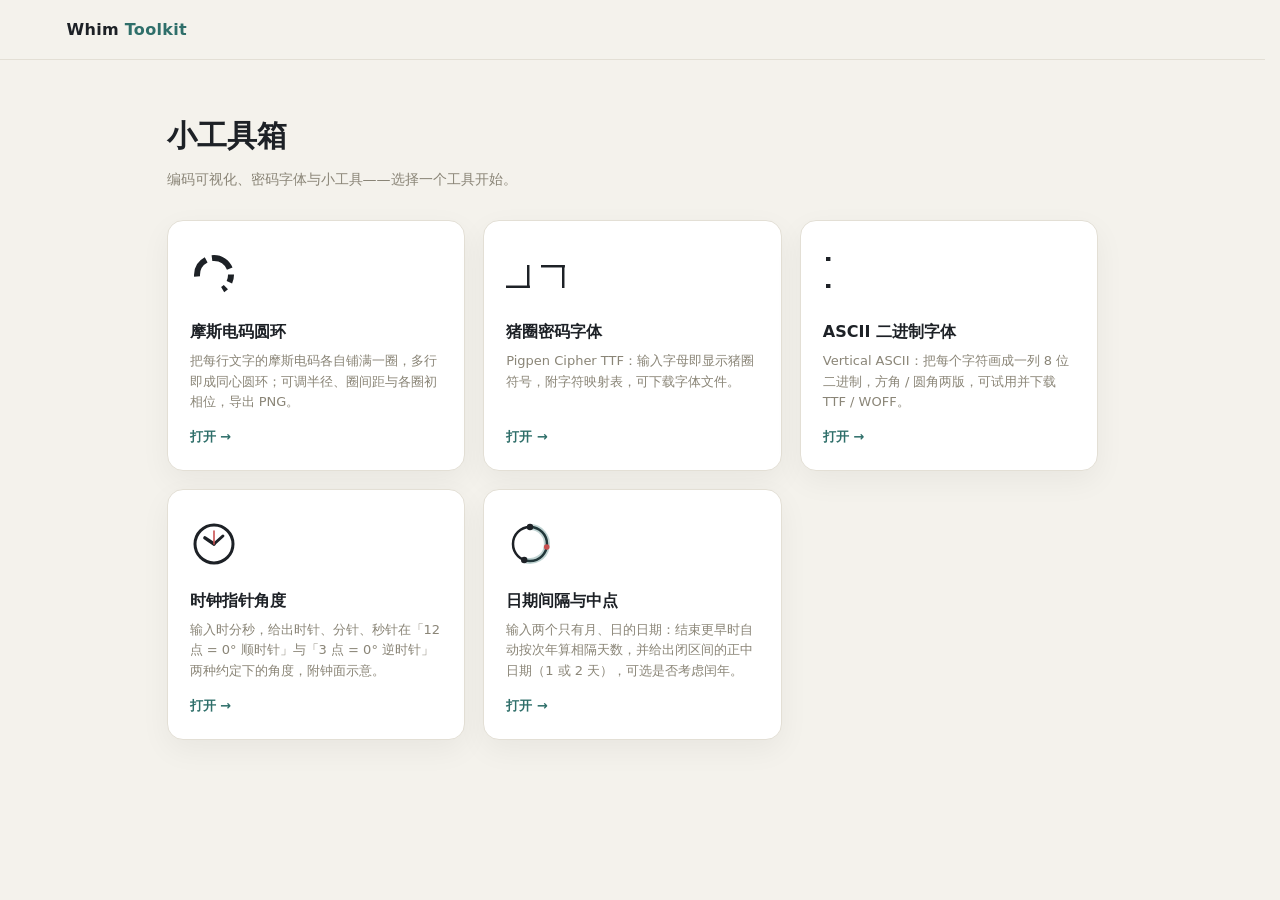
==== commit 7970ef52: "日期间隔与中点：新工具，两月日日期的相隔天数与闭区间中点，闰年可选" ====
--- a/index.html
+++ b/index.html
@@ -9,6 +9,7 @@
 <link rel="stylesheet" href="css/base.css">
 <link rel="stylesheet" href="css/morse.css">
 <link rel="stylesheet" href="css/clock.css">
+<link rel="stylesheet" href="css/dategap.css">
 </head>
 <body>
 
@@ -20,6 +21,7 @@
       <a href="#/pigpen" data-nav="pigpen">猪圈密码字体</a>
       <a href="#/ascii" data-nav="ascii">ASCII 二进制字体</a>
       <a href="#/clock" data-nav="clock">时钟指针角度</a>
+      <a href="#/dategap" data-nav="dategap">日期间隔与中点</a>
     </nav>
   </div>
 </header>
@@ -57,6 +59,14 @@
       </span>
       <h2>时钟指针角度</h2>
       <p>输入时分秒，给出时针、分针、秒针在「12 点 = 0° 顺时针」与「3 点 = 0° 逆时针」两种约定下的角度，附钟面示意。</p>
+      <span class="go">打开 →</span>
+    </a>
+    <a class="card" href="#/dategap">
+      <span class="card-icon" aria-hidden="true">
+        <svg viewBox="0 0 48 48" width="48" height="48"><circle cx="24" cy="24" r="17" fill="none" stroke="#1d2126" stroke-width="2.5"/><path d="M24 7 A17 17 0 1 1 18.2 40" fill="none" stroke="#2f6f6a" stroke-width="6" opacity=".3"/><circle cx="24" cy="7" r="3.2" fill="#1d2126"/><circle cx="18.2" cy="40" r="3.2" fill="#1d2126"/><circle cx="40.7" cy="27" r="2.8" fill="#c94f4f"/></svg>
+      </span>
+      <h2>日期间隔与中点</h2>
+      <p>输入两个只有月、日的日期：结束更早时自动按次年算相隔天数，并给出闭区间的正中日期（1 或 2 天），可选是否考虑闰年。</p>
       <span class="go">打开 →</span>
     </a>
   </div>
@@ -271,6 +281,65 @@
   </div>
 </section>
 
+<!-- ===== 日期间隔与中点 ===== -->
+<section id="view-dategap" class="view">
+  <div class="tool">
+    <aside class="panel">
+      <h1>日期间隔与中点</h1>
+      <p class="sub">输入两个只有月和日的日期，算相隔天数与区间中点</p>
+
+      <label>起始日期</label>
+      <div class="row date-row">
+        <input type="number" id="dtM1" min="1" max="12" step="1" value="10" aria-label="起始月">
+        <span class="unit">月</span>
+        <input type="number" id="dtD1" min="1" max="31" step="1" value="1" aria-label="起始日">
+        <span class="unit">日</span>
+      </div>
+
+      <label>结束日期</label>
+      <div class="row date-row">
+        <input type="number" id="dtM2" min="1" max="12" step="1" value="1" aria-label="结束月">
+        <span class="unit">月</span>
+        <input type="number" id="dtD2" min="1" max="31" step="1" value="1" aria-label="结束日">
+        <span class="unit">日</span>
+      </div>
+
+      <label>闰年</label>
+      <div class="seg">
+        <button type="button" id="dtLeap" class="on">考虑闰年</button>
+        <button type="button" id="dtNoLeap">不考虑闰年</button>
+      </div>
+
+      <p class="tip">相差天数 = 结束 − 起始：结束日期的月日在起始之前时理解为次年（如 10月1日 → 5月1日 计 213 天），同一天计 0 天。中点取闭区间 [起始, 结束]（含两端）的正中：相差天数为偶数时正中恰 1 天，为奇数时正中有 2 天。「考虑闰年」把两端年份都按 366 天处理：区间经过 2 月 29 日就多算 1 天，也允许输入 2 月 29 日；「不考虑闰年」都按 365 天处理，2 月一律 28 天，输入 2 月 29 日会提示无效。右侧年环从顶部 1 月 1 日起顺时针排布，绿弧为区间，墨点为两端日期，红点为中点。</p>
+    </aside>
+
+    <main class="tmain">
+      <div class="date-wrap">
+        <svg id="dtSvg" class="date-ring" viewBox="0 0 300 300" role="img" aria-label="两个日期在年环上的位置与区间中点示意">
+          <circle cx="150" cy="150" r="139" fill="none" stroke="#e3dfd5" stroke-width="1.5"/>
+          <g id="dtTicks"></g>
+          <path id="dtArc" fill="none" stroke="rgba(47,111,106,.28)" stroke-width="16"/>
+          <line id="dtMidL1" stroke="#c94f4f" stroke-width="1.5"/>
+          <line id="dtMidL2" stroke="#c94f4f" stroke-width="1.5"/>
+          <circle id="dtDotA" r="5" fill="#1d2126" stroke="#fff" stroke-width="1.5"/>
+          <circle id="dtDotB" r="5" fill="#1d2126" stroke="#fff" stroke-width="1.5"/>
+          <circle id="dtDotM1" r="4" fill="#c94f4f" stroke="#fff" stroke-width="1.5"/>
+          <circle id="dtDotM2" r="4" fill="#c94f4f" stroke="#fff" stroke-width="1.5"/>
+        </svg>
+        <table class="res">
+          <tbody>
+            <tr><th scope="row">区间</th><td id="dtSpan"></td></tr>
+            <tr><th scope="row">相差天数</th><td id="dtDays"></td></tr>
+            <tr><th scope="row">中点日期</th><td id="dtMid"></td></tr>
+          </tbody>
+        </table>
+      </div>
+      <p class="hint" id="dtNote"></p>
+      <p class="hint err" id="dtErr" hidden></p>
+    </main>
+  </div>
+</section>
+
 <!-- 脚本按依赖顺序引入：fonts → common → router → 各工具 -->
 <script src="js/fonts.js"></script>
 <script src="js/common.js"></script>
@@ -279,5 +348,6 @@
 <script src="js/pigpen.js"></script>
 <script src="js/ascii.js"></script>
 <script src="js/clock.js"></script>
+<script src="js/dategap.js"></script>
 </body>
 </html>
--- a/css/base.css
+++ b/css/base.css
@@ -26,7 +26,7 @@
 .hero{max-width:980px;margin:0 auto;padding:52px 24px 4px}
 .hero h1{font-size:30px;margin:0 0 8px}
 .hero p{color:var(--muted);margin:0}
-.cards{display:grid;grid-template-columns:repeat(auto-fit,minmax(210px,1fr));gap:18px;max-width:980px;margin:26px auto 0;padding:0 24px 36px}
+.cards{display:grid;grid-template-columns:repeat(3,1fr);gap:18px;max-width:980px;margin:26px auto 0;padding:0 24px 36px}
 .card{display:flex;flex-direction:column;background:var(--panel);border:1px solid var(--line);border-radius:16px;padding:22px;color:var(--ink);text-decoration:none;box-shadow:0 10px 30px rgba(0,0,0,.05);transition:transform .15s,box-shadow .15s}
 .card:hover{transform:translateY(-3px);box-shadow:0 14px 34px rgba(0,0,0,.09)}
 .card-icon{height:64px;display:flex;align-items:center;font-size:44px;line-height:1;color:var(--ink)}
@@ -76,3 +76,5 @@
 
 /* ===== 响应式 ===== */
 @media (max-width:900px){.app,.tool{flex-direction:column}.panel{width:100%;position:static}}
+@media (max-width:760px){.cards{grid-template-columns:repeat(2,1fr)}}
+@media (max-width:520px){.cards{grid-template-columns:1fr}}
--- a/css/dategap.css
+++ b/css/dategap.css
@@ -0,0 +1,13 @@
+/* ===== 日期间隔与中点专属 ===== */
+.date-wrap{display:flex;gap:26px;align-items:center;flex-wrap:wrap;background:#fff;border:1px solid var(--line);border-radius:14px;padding:28px;box-shadow:0 10px 30px rgba(0,0,0,.06)}
+.date-ring{width:min(300px,100%);height:auto;flex:none}
+.res{flex:1;min-width:260px;border-collapse:collapse;font-variant-numeric:tabular-nums}
+.res th,.res td{padding:12px 10px;border-bottom:1px solid var(--line);text-align:right}
+.res tbody th{text-align:left;font-size:13px;font-weight:600;color:var(--muted);white-space:nowrap}
+.res td{font-size:17px;font-weight:600}
+.res td small{display:block;margin-top:2px;font-size:12px;color:var(--muted);font-weight:400}
+.res tbody tr:last-child th,.res tbody tr:last-child td{border-bottom:0}
+.date-row{gap:8px}
+.date-row input[type=number]{width:72px}
+.date-row .unit{color:var(--muted);font-size:13px}
+.err{color:var(--danger)}
